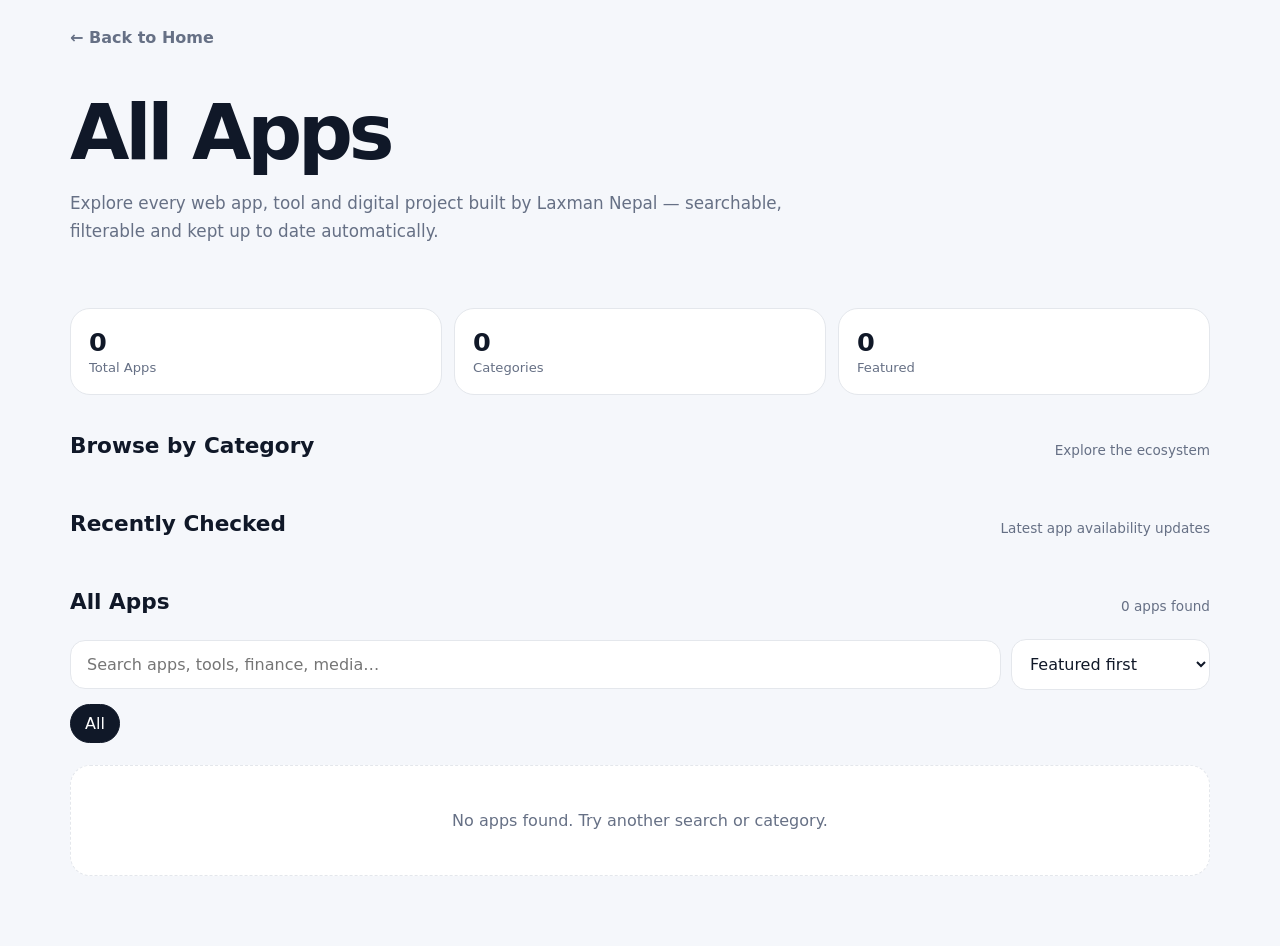
==== apps/index.html @ 4f29cc6c "Migrate apps/index.html" ====
<!doctype html>
<html lang="en">
<head>
<meta charset="utf-8">
<meta name="viewport" content="width=device-width,initial-scale=1">
<title>All Apps — Laxman Nepal</title>
<meta name="description" content="Explore all web apps, tools and digital projects built by Laxman Nepal."><meta name="robots" content="index,follow"><meta name="theme-color" content="#f5f7fb">
<link rel="canonical" href="https://apps.laxmannepal.com.np/apps/">
<meta property="og:title" content="All Apps — Laxman Nepal"><meta property="og:description" content="Explore web apps, tools and digital projects built by Laxman Nepal."><meta property="og:type" content="website"><meta property="og:url" content="https://apps.laxmannepal.com.np/apps/"><meta name="twitter:card" content="summary"><meta name="twitter:title" content="All Apps — Laxman Nepal"><meta name="twitter:description" content="Explore web apps, tools and digital projects built by Laxman Nepal."><script type="application/ld+json">{"@context":"https://schema.org","@type":"CollectionPage","name":"All Apps — Laxman Nepal","description":"Directory of web apps, tools and digital projects built by Laxman Nepal.","url":"https://apps.laxmannepal.com.np/apps/","mainEntity":{"@type":"ItemList","name":"Laxman Nepal Apps","numberOfItems":0}}</script>
<style>
:root{--bg:#f5f7fb;--card:#fff;--text:#101828;--muted:#667085;--line:#e4e7ec;--blue:#1677ff}*{box-sizing:border-box}body{margin:0;font-family:Inter,system-ui,-apple-system,BlinkMacSystemFont,"Segoe UI",sans-serif;background:var(--bg);color:var(--text)}main{max-width:1180px;margin:auto;padding:28px 20px 70px}.back{color:var(--muted);text-decoration:none;font-weight:650}.hero{padding:48px 0 24px}h1{font-size:clamp(2.5rem,7vw,4.8rem);letter-spacing:-.055em;line-height:1;margin:0 0 16px}.hero p{max-width:720px;color:var(--muted);font-size:1.05rem;line-height:1.7}.stats{display:grid;grid-template-columns:repeat(3,1fr);gap:12px;margin:22px 0 30px}.stat{background:var(--card);border:1px solid var(--line);border-radius:20px;padding:18px}.stat b{display:block;font-size:1.6rem}.stat span{font-size:.82rem;color:var(--muted)}.featured{margin:30px 0 38px}.section-title{display:flex;align-items:end;justify-content:space-between;gap:12px;margin-bottom:15px}.section-title h2{margin:0;font-size:1.35rem}.section-title span{color:var(--muted);font-size:.85rem}.featured-grid{display:grid;grid-template-columns:repeat(auto-fit,minmax(250px,1fr));gap:14px}.featured-card{display:block;text-decoration:none;color:inherit;background:linear-gradient(145deg,#fff,#f7f9ff);border:1px solid var(--line);border-radius:24px;padding:20px}.featured-card h3{margin:14px 0 6px}.featured-card p{margin:0;color:var(--muted);line-height:1.5;font-size:.92rem}.featured-card .arrow{display:inline-block;margin-top:16px;font-weight:750;color:var(--blue)}.toolbar{display:flex;gap:10px;align-items:center;flex-wrap:wrap;margin:25px 0 14px}.search{flex:1;min-width:230px;padding:14px 16px;border:1px solid var(--line);border-radius:15px;background:#fff;font:inherit;outline:none}.sort{padding:14px 38px 14px 14px;border:1px solid var(--line);border-radius:15px;background:#fff;font:inherit;color:var(--text)}.filters{display:flex;gap:8px;flex-wrap:wrap;margin-bottom:22px}.filter{border:1px solid var(--line);background:#fff;border-radius:999px;padding:9px 14px;font:inherit;cursor:pointer;color:var(--muted)}.filter.active{background:var(--text);color:#fff;border-color:var(--text)}.grid{display:grid;grid-template-columns:repeat(auto-fill,minmax(250px,1fr));gap:16px}.card{background:var(--card);border:1px solid var(--line);border-radius:24px;padding:22px;display:flex;flex-direction:column;min-height:265px;transition:transform .18s,box-shadow .18s}.card:hover{transform:translateY(-3px);box-shadow:0 18px 45px #10182812}.icon{font-size:2rem;width:56px;height:56px;display:grid;place-items:center;background:#f2f6ff;border-radius:17px;overflow:hidden}.app-logo{width:56px;height:56px;border-radius:17px;display:grid;place-items:center;overflow:hidden;background:#f2f6ff}.app-logo img{width:100%;height:100%;object-fit:contain;padding:9px}.app-logo .fallback{font-size:1.9rem}.topline{display:flex;justify-content:space-between;align-items:center;gap:8px}.category{margin-top:17px;color:var(--blue);font-size:.72rem;font-weight:800;letter-spacing:.08em}.status{font-size:.72rem;font-weight:750;padding:5px 8px;border-radius:999px;background:#ecfdf3;color:#087443}.status.offline{background:#fef3f2;color:#b42318}.status.unknown{background:#f2f4f7;color:#475467}.card h2{margin:7px 0;font-size:1.2rem}.card p{margin:0;color:var(--muted);line-height:1.55;flex:1}.actions{display:flex;gap:8px;margin-top:20px}.open,.details{flex:1;text-decoration:none;padding:11px 10px;border-radius:13px;text-align:center;font-weight:700}.open{color:#fff;background:var(--text)}.details{color:var(--text);background:#fff;border:1px solid var(--line)}.empty{grid-column:1/-1;padding:45px;text-align:center;background:#fff;border:1px dashed var(--line);border-radius:20px;color:var(--muted)}.discover{margin:38px 0 10px}.category-grid{display:grid;grid-template-columns:repeat(auto-fit,minmax(150px,1fr));gap:12px}.category-card{background:#fff;border:1px solid var(--line);border-radius:20px;padding:18px;text-align:left;cursor:pointer;font:inherit;color:var(--text)}.category-card:hover{border-color:var(--blue);transform:translateY(-2px)}.category-card b{display:block;font-size:1rem}.category-card span{display:block;color:var(--muted);font-size:.8rem;margin-top:5px}.recent{margin:38px 0}.recent-card{background:#fff;border:1px solid var(--line);border-radius:18px;padding:16px;display:flex;gap:12px;align-items:center;text-decoration:none;color:inherit}.recent-card .app-logo{flex:0 0 46px;width:46px;height:46px;border-radius:14px}.recent-card .app-logo img{padding:7px}.recent-card b{display:block}.recent-card small{color:var(--muted)}@media(max-width:600px){main{padding:22px 15px 50px}.hero{padding:35px 0 20px}.stats{grid-template-columns:repeat(3,1fr)}.stat{padding:14px}.stat b{font-size:1.25rem}.toolbar{align-items:stretch}.search,.sort{width:100%}.grid,.featured-grid{grid-template-columns:1fr}}
</style>
</head>
<body><main><a class="back" href="../">← Back to Home</a><section class="hero"><h1>All Apps</h1><p>Explore every web app, tool and digital project built by Laxman Nepal — searchable, filterable and kept up to date automatically.</p></section><section class="stats" aria-label="Directory statistics"><div class="stat"><b id="totalApps">—</b><span>Total Apps</span></div><div class="stat"><b id="totalCategories">—</b><span>Categories</span></div><div class="stat"><b id="featuredApps">—</b><span>Featured</span></div></section><section class="featured" id="featuredSection" hidden><div class="section-title"><h2>⭐ Featured Apps</h2><span>Recommended projects</span></div><div id="featuredGrid" class="featured-grid"></div></section><section class="discover" id="discoverSection"><div class="section-title"><h2>Browse by Category</h2><span>Explore the ecosystem</span></div><div id="categoryGrid" class="category-grid"></div></section><section class="recent" id="recentSection"><div class="section-title"><h2>Recently Checked</h2><span>Latest app availability updates</span></div><div id="recentGrid" class="featured-grid"></div></section><section aria-labelledby="allAppsTitle"><div class="section-title"><h2 id="allAppsTitle">All Apps</h2><span id="resultCount">Loading…</span></div><div class="toolbar"><input id="appSearch" class="search" type="search" placeholder="Search apps, tools, finance, media…" aria-label="Search apps" autocomplete="off"><select id="sortApps" class="sort" aria-label="Sort apps"><option value="featured">Featured first</option><option value="newest">Recently added</option><option value="az">Name A–Z</option><option value="za">Name Z–A</option><option value="category">Category</option></select></div><div id="filters" class="filters" aria-label="App categories"></div><section id="appsGrid" class="grid"><div class="empty">Loading all apps…</div></section></section></main><script src="../assets/apps-loader.js?v=3"></script><script src="../assets/app-visuals.js?v=1"></script><script>
(()=>{'use strict';const grid=document.getElementById('appsGrid'),featuredGrid=document.getElementById('featuredGrid'),featuredSection=document.getElementById('featuredSection'),categoryGrid=document.getElementById('categoryGrid'),recentGrid=document.getElementById('recentGrid'),search=document.getElementById('appSearch'),sort=document.getElementById('sortApps'),filters=document.getElementById('filters'),count=document.getElementById('resultCount');let apps=[],active='All';const esc=s=>String(s??'').replace(/[&<>"']/g,c=>({'&':'&amp;','<':'&lt;','>':'&gt;','"':'&quot;',"'":'&#39;'}[c]));const status=a=>a.status==='online'?'<span class="status">● Online</span>':a.status==='offline'?'<span class="status offline">● Offline</span>':'<span class="status unknown">● Unknown</span>';const card=a=>'<article class="card"><div class="topline"><div class="icon">'+window.LaxmanAppVisuals.markup(a,'app-logo','56')+'</div>'+status(a)+'</div><div class="category">'+esc(a.category||'APP')+'</div><h2>'+esc(a.name)+'</h2><p>'+esc(a.description||'')+'</p><div class="actions"><a class="details" href="./app.html?id='+encodeURIComponent(a.id)+'">Details</a><a class="open" href="'+esc(a.url)+'">Open</a></div></article>';function renderDiscovery(){const cats=[...new Set(apps.map(a=>a.category).filter(Boolean))].sort();categoryGrid.innerHTML=cats.map(cat=>{const n=apps.filter(a=>a.category===cat).length;return '<button class="category-card" type="button" data-cat="'+esc(cat)+'"><b>'+esc(cat)+'</b><span>'+n+' app'+(n===1?'':'s')+'</span></button>'}).join('');categoryGrid.querySelectorAll('[data-cat]').forEach(b=>b.addEventListener('click',()=>{active=b.dataset.cat;search.value='';buildFilters();render();document.getElementById('allAppsTitle').scrollIntoView({behavior:'smooth',block:'start'})}));const recent=[...apps].sort((a,b)=>new Date(b.lastChecked||0)-new Date(a.lastChecked||0)).slice(0,4);recentGrid.innerHTML=recent.map(a=>'<a class="recent-card" href="./app.html?id='+encodeURIComponent(a.id)+'">'+window.LaxmanAppVisuals.markup(a,'app-logo','46')+'<span><b>'+esc(a.name)+'</b><small>'+esc(a.category||'App')+' · '+(a.status||'unknown')+'</small></span></a>').join('')}function renderFeatured(){const featured=apps.filter(a=>a.featured).slice(0,4);featuredSection.hidden=!featured.length;featuredGrid.innerHTML=featured.map(a=>'<a class="featured-card" href="./app.html?id='+encodeURIComponent(a.id)+'">'+window.LaxmanAppVisuals.markup(a,'app-logo','56')+'<h3>'+esc(a.name)+'</h3><p>'+esc(a.description||'')+'</p><span class="arrow">View details →</span></a>').join('')}function render(){const q=search.value.trim().toLowerCase();let visible=apps.filter(a=>{const hay=[a.name,a.description,a.category,...(a.keywords||[])].join(' ').toLowerCase();return(active==='All'||a.category===active)&&(!q||hay.includes(q))});const mode=sort.value;visible.sort((a,b)=>mode==='az'?a.name.localeCompare(b.name):mode==='za'?b.name.localeCompare(a.name):mode==='category'?(a.category||'').localeCompare(b.category||'')||a.name.localeCompare(b.name):mode==='newest'?(new Date(b.addedAt||b.lastChecked||0)-new Date(a.addedAt||a.lastChecked||0)):Number(b.featured)-Number(a.featured)||a.name.localeCompare(b.name));count.textContent=visible.length+' app'+(visible.length===1?'':'s')+' found';grid.innerHTML=visible.length?visible.map(card).join(''):'<div class="empty">No apps found. Try another search or category.</div>';history.replaceState(null,'',buildUrl())}function buildUrl(){const p=new URLSearchParams();if(search.value.trim())p.set('q',search.value.trim());if(active!=='All')p.set('category',active);if(sort.value!=='featured')p.set('sort',sort.value);const s=p.toString();return location.pathname+(s?'?'+s:'')}function buildFilters(){const cats=['All',...new Set(apps.map(a=>a.category).filter(Boolean))];filters.innerHTML=cats.map(c=>'<button type="button" class="filter '+(c===active?'active':'')+'" data-category="'+esc(c)+'">'+esc(c)+'</button>').join('');filters.querySelectorAll('button').forEach(b=>b.addEventListener('click',()=>{active=b.dataset.category;buildFilters();render()}))}function readUrl(){const p=new URLSearchParams(location.search);search.value=p.get('q')||'';sort.value=['featured','newest','az','za','category'].includes(p.get('sort'))?p.get('sort'):'featured';active=p.get('category')||'All'}async function init(){try{const data=await window.LaxmanApps.load();apps=Array.isArray(data.apps)?data.apps:[]}catch(e){apps=[]}document.getElementById('totalApps').textContent=apps.length;document.getElementById('totalCategories').textContent=new Set(apps.map(a=>a.category).filter(Boolean)).size;document.getElementById('featuredApps').textContent=apps.filter(a=>a.featured).length;readUrl();if(!apps.some(a=>a.category===active)&&active!=='All')active='All';buildFilters();renderDiscovery();renderFeatured();render()}search.addEventListener('input',render);sort.addEventListener('change',render);init();})();
</script></body></html>
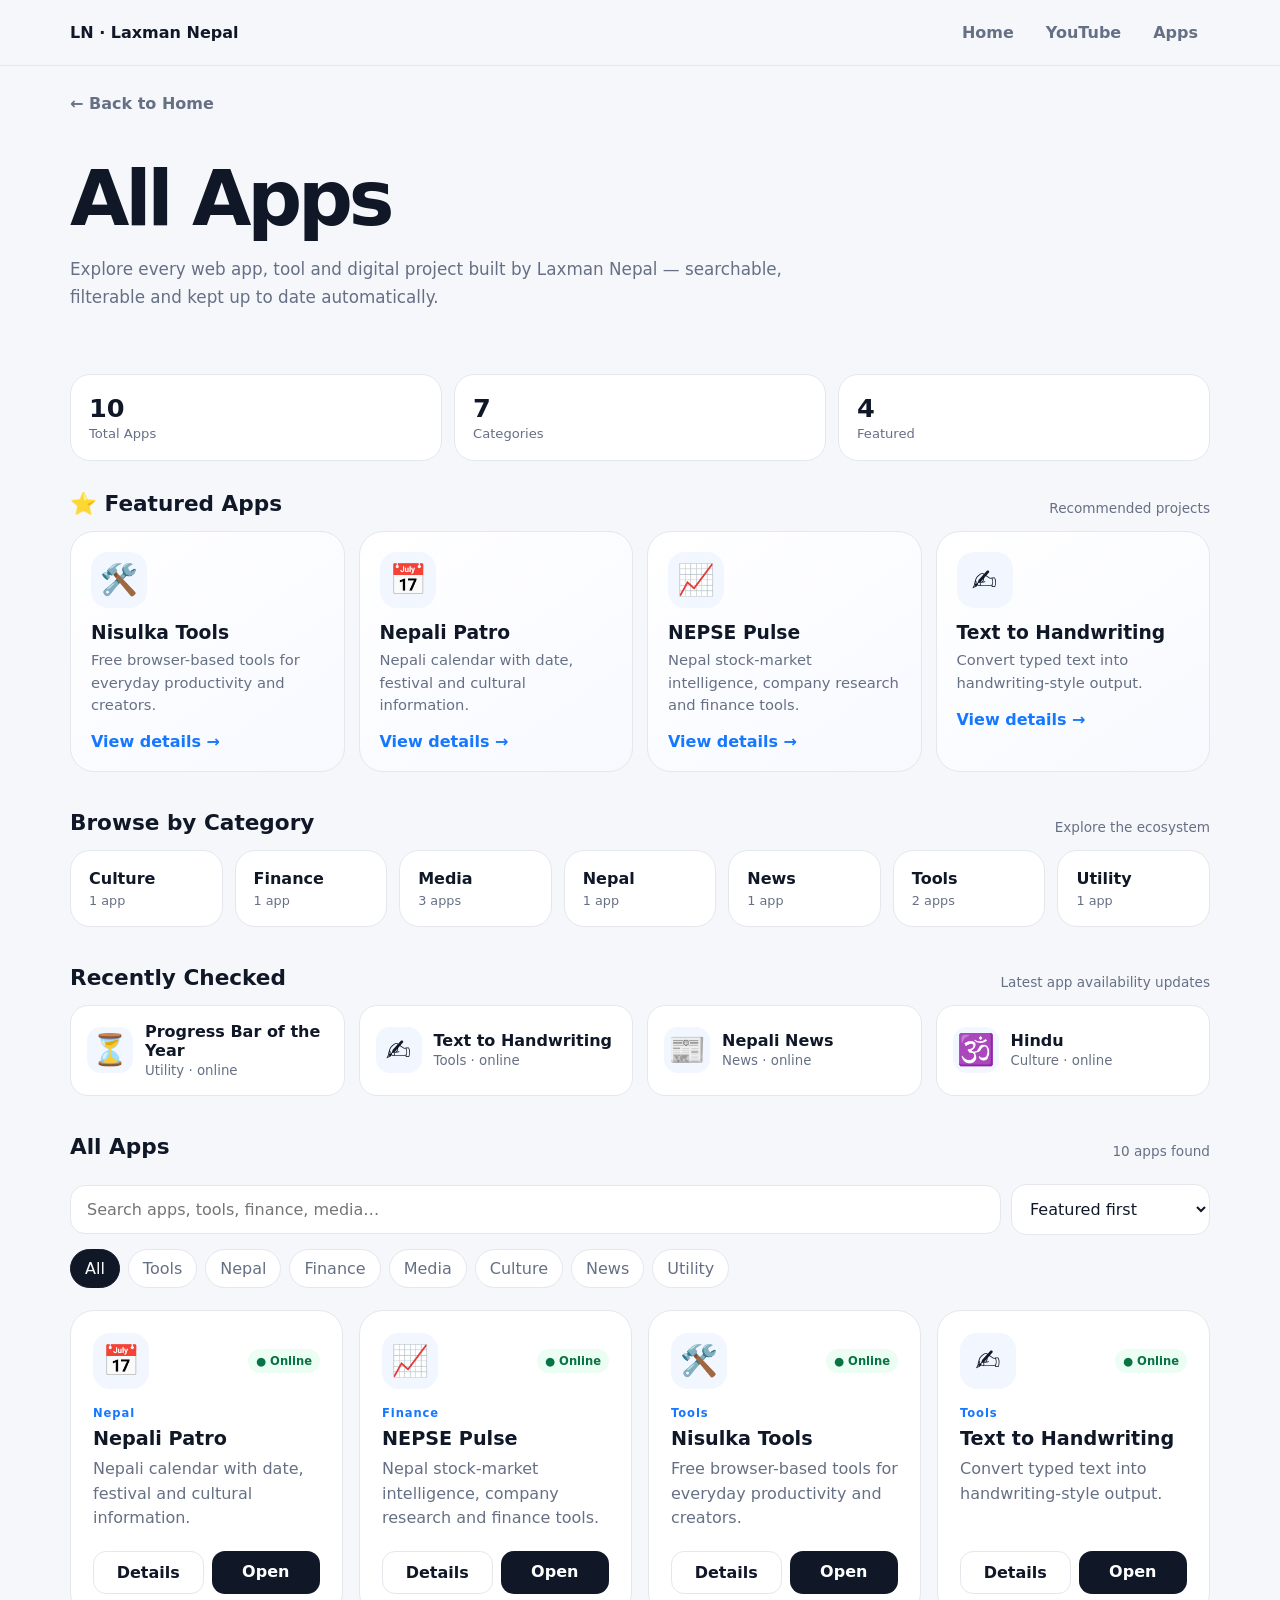
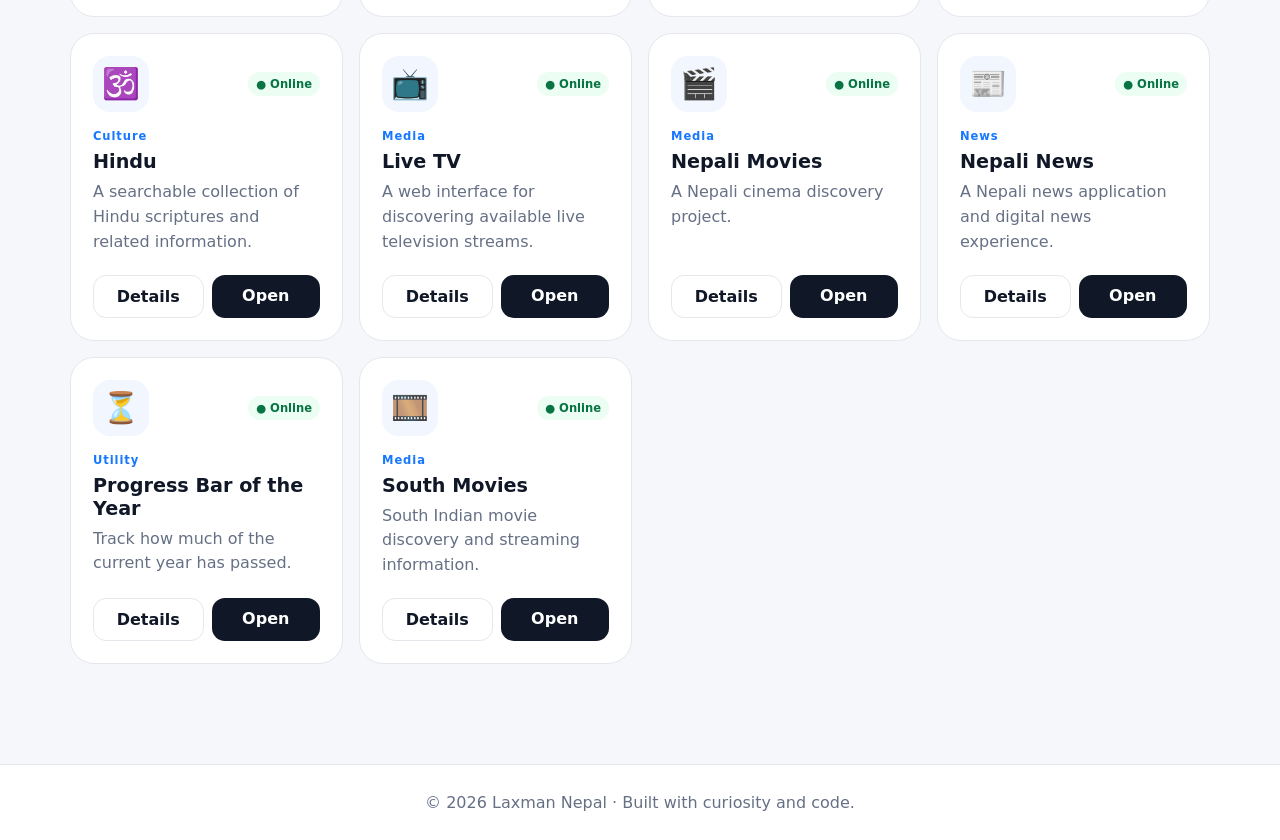
==== commit c11887c0: "Unify homepage navigation and footer" ====
--- a/apps/index.html
+++ b/apps/index.html
@@ -11,6 +11,9 @@
 :root{--bg:#f5f7fb;--card:#fff;--text:#101828;--muted:#667085;--line:#e4e7ec;--blue:#1677ff}*{box-sizing:border-box}body{margin:0;font-family:Inter,system-ui,-apple-system,BlinkMacSystemFont,"Segoe UI",sans-serif;background:var(--bg);color:var(--text)}main{max-width:1180px;margin:auto;padding:28px 20px 70px}.back{color:var(--muted);text-decoration:none;font-weight:650}.hero{padding:48px 0 24px}h1{font-size:clamp(2.5rem,7vw,4.8rem);letter-spacing:-.055em;line-height:1;margin:0 0 16px}.hero p{max-width:720px;color:var(--muted);font-size:1.05rem;line-height:1.7}.stats{display:grid;grid-template-columns:repeat(3,1fr);gap:12px;margin:22px 0 30px}.stat{background:var(--card);border:1px solid var(--line);border-radius:20px;padding:18px}.stat b{display:block;font-size:1.6rem}.stat span{font-size:.82rem;color:var(--muted)}.featured{margin:30px 0 38px}.section-title{display:flex;align-items:end;justify-content:space-between;gap:12px;margin-bottom:15px}.section-title h2{margin:0;font-size:1.35rem}.section-title span{color:var(--muted);font-size:.85rem}.featured-grid{display:grid;grid-template-columns:repeat(auto-fit,minmax(250px,1fr));gap:14px}.featured-card{display:block;text-decoration:none;color:inherit;background:linear-gradient(145deg,#fff,#f7f9ff);border:1px solid var(--line);border-radius:24px;padding:20px}.featured-card h3{margin:14px 0 6px}.featured-card p{margin:0;color:var(--muted);line-height:1.5;font-size:.92rem}.featured-card .arrow{display:inline-block;margin-top:16px;font-weight:750;color:var(--blue)}.toolbar{display:flex;gap:10px;align-items:center;flex-wrap:wrap;margin:25px 0 14px}.search{flex:1;min-width:230px;padding:14px 16px;border:1px solid var(--line);border-radius:15px;background:#fff;font:inherit;outline:none}.sort{padding:14px 38px 14px 14px;border:1px solid var(--line);border-radius:15px;background:#fff;font:inherit;color:var(--text)}.filters{display:flex;gap:8px;flex-wrap:wrap;margin-bottom:22px}.filter{border:1px solid var(--line);background:#fff;border-radius:999px;padding:9px 14px;font:inherit;cursor:pointer;color:var(--muted)}.filter.active{background:var(--text);color:#fff;border-color:var(--text)}.grid{display:grid;grid-template-columns:repeat(auto-fill,minmax(250px,1fr));gap:16px}.card{background:var(--card);border:1px solid var(--line);border-radius:24px;padding:22px;display:flex;flex-direction:column;min-height:265px;transition:transform .18s,box-shadow .18s}.card:hover{transform:translateY(-3px);box-shadow:0 18px 45px #10182812}.icon{font-size:2rem;width:56px;height:56px;display:grid;place-items:center;background:#f2f6ff;border-radius:17px;overflow:hidden}.app-logo{width:56px;height:56px;border-radius:17px;display:grid;place-items:center;overflow:hidden;background:#f2f6ff}.app-logo img{width:100%;height:100%;object-fit:contain;padding:9px}.app-logo .fallback{font-size:1.9rem}.topline{display:flex;justify-content:space-between;align-items:center;gap:8px}.category{margin-top:17px;color:var(--blue);font-size:.72rem;font-weight:800;letter-spacing:.08em}.status{font-size:.72rem;font-weight:750;padding:5px 8px;border-radius:999px;background:#ecfdf3;color:#087443}.status.offline{background:#fef3f2;color:#b42318}.status.unknown{background:#f2f4f7;color:#475467}.card h2{margin:7px 0;font-size:1.2rem}.card p{margin:0;color:var(--muted);line-height:1.55;flex:1}.actions{display:flex;gap:8px;margin-top:20px}.open,.details{flex:1;text-decoration:none;padding:11px 10px;border-radius:13px;text-align:center;font-weight:700}.open{color:#fff;background:var(--text)}.details{color:var(--text);background:#fff;border:1px solid var(--line)}.empty{grid-column:1/-1;padding:45px;text-align:center;background:#fff;border:1px dashed var(--line);border-radius:20px;color:var(--muted)}.discover{margin:38px 0 10px}.category-grid{display:grid;grid-template-columns:repeat(auto-fit,minmax(150px,1fr));gap:12px}.category-card{background:#fff;border:1px solid var(--line);border-radius:20px;padding:18px;text-align:left;cursor:pointer;font:inherit;color:var(--text)}.category-card:hover{border-color:var(--blue);transform:translateY(-2px)}.category-card b{display:block;font-size:1rem}.category-card span{display:block;color:var(--muted);font-size:.8rem;margin-top:5px}.recent{margin:38px 0}.recent-card{background:#fff;border:1px solid var(--line);border-radius:18px;padding:16px;display:flex;gap:12px;align-items:center;text-decoration:none;color:inherit}.recent-card .app-logo{flex:0 0 46px;width:46px;height:46px;border-radius:14px}.recent-card .app-logo img{padding:7px}.recent-card b{display:block}.recent-card small{color:var(--muted)}@media(max-width:600px){main{padding:22px 15px 50px}.hero{padding:35px 0 20px}.stats{grid-template-columns:repeat(3,1fr)}.stat{padding:14px}.stat b{font-size:1.25rem}.toolbar{align-items:stretch}.search,.sort{width:100%}.grid,.featured-grid{grid-template-columns:1fr}}
 </style>
 </head>
-<body><main><a class="back" href="../">← Back to Home</a><section class="hero"><h1>All Apps</h1><p>Explore every web app, tool and digital project built by Laxman Nepal — searchable, filterable and kept up to date automatically.</p></section><section class="stats" aria-label="Directory statistics"><div class="stat"><b id="totalApps">—</b><span>Total Apps</span></div><div class="stat"><b id="totalCategories">—</b><span>Categories</span></div><div class="stat"><b id="featuredApps">—</b><span>Featured</span></div></section><section class="featured" id="featuredSection" hidden><div class="section-title"><h2>⭐ Featured Apps</h2><span>Recommended projects</span></div><div id="featuredGrid" class="featured-grid"></div></section><section class="discover" id="discoverSection"><div class="section-title"><h2>Browse by Category</h2><span>Explore the ecosystem</span></div><div id="categoryGrid" class="category-grid"></div></section><section class="recent" id="recentSection"><div class="section-title"><h2>Recently Checked</h2><span>Latest app availability updates</span></div><div id="recentGrid" class="featured-grid"></div></section><section aria-labelledby="allAppsTitle"><div class="section-title"><h2 id="allAppsTitle">All Apps</h2><span id="resultCount">Loading…</span></div><div class="toolbar"><input id="appSearch" class="search" type="search" placeholder="Search apps, tools, finance, media…" aria-label="Search apps" autocomplete="off"><select id="sortApps" class="sort" aria-label="Sort apps"><option value="featured">Featured first</option><option value="newest">Recently added</option><option value="az">Name A–Z</option><option value="za">Name Z–A</option><option value="category">Category</option></select></div><div id="filters" class="filters" aria-label="App categories"></div><section id="appsGrid" class="grid"><div class="empty">Loading all apps…</div></section></section></main><script src="../assets/apps-loader.js?v=3"></script><script src="../assets/app-visuals.js?v=1"></script><script>
+<body>
+<style>.siteNav{position:sticky;top:0;z-index:1000;background:rgba(245,247,251,.92);backdrop-filter:blur(18px);border-bottom:1px solid #e4e7ec}.siteNavInner{max-width:1180px;margin:auto;padding:14px 20px;display:flex;align-items:center;justify-content:space-between;gap:14px}.siteBrand{font-weight:800;text-decoration:none;color:#101828}.siteLinks{display:flex;gap:8px;flex-wrap:wrap}.siteLinks a{text-decoration:none;color:#667085;padding:9px 12px;border-radius:10px;font-weight:650}.siteLinks a:hover,.siteLinks a.active{background:#fff;color:#1677ff}.siteFooter{border-top:1px solid #e4e7ec;padding:28px 20px;color:#667085;text-align:center;background:#fff;margin-top:30px}</style>
+<header class="siteNav"><div class="siteNavInner"><a class="siteBrand" href="/Apps/">LN · Laxman Nepal</a><nav class="siteLinks"><a href="/Apps/">Home</a><a href="/Apps/youtube/">YouTube</a><a href="/Apps/apps/">Apps</a></nav></div></header><main><a class="back" href="../">← Back to Home</a><section class="hero"><h1>All Apps</h1><p>Explore every web app, tool and digital project built by Laxman Nepal — searchable, filterable and kept up to date automatically.</p></section><section class="stats" aria-label="Directory statistics"><div class="stat"><b id="totalApps">—</b><span>Total Apps</span></div><div class="stat"><b id="totalCategories">—</b><span>Categories</span></div><div class="stat"><b id="featuredApps">—</b><span>Featured</span></div></section><section class="featured" id="featuredSection" hidden><div class="section-title"><h2>⭐ Featured Apps</h2><span>Recommended projects</span></div><div id="featuredGrid" class="featured-grid"></div></section><section class="discover" id="discoverSection"><div class="section-title"><h2>Browse by Category</h2><span>Explore the ecosystem</span></div><div id="categoryGrid" class="category-grid"></div></section><section class="recent" id="recentSection"><div class="section-title"><h2>Recently Checked</h2><span>Latest app availability updates</span></div><div id="recentGrid" class="featured-grid"></div></section><section aria-labelledby="allAppsTitle"><div class="section-title"><h2 id="allAppsTitle">All Apps</h2><span id="resultCount">Loading…</span></div><div class="toolbar"><input id="appSearch" class="search" type="search" placeholder="Search apps, tools, finance, media…" aria-label="Search apps" autocomplete="off"><select id="sortApps" class="sort" aria-label="Sort apps"><option value="featured">Featured first</option><option value="newest">Recently added</option><option value="az">Name A–Z</option><option value="za">Name Z–A</option><option value="category">Category</option></select></div><div id="filters" class="filters" aria-label="App categories"></div><section id="appsGrid" class="grid"><div class="empty">Loading all apps…</div></section></section></main><script src="../assets/apps-loader.js?v=3"></script><script src="../assets/app-visuals.js?v=1"></script><script>
 (()=>{'use strict';const grid=document.getElementById('appsGrid'),featuredGrid=document.getElementById('featuredGrid'),featuredSection=document.getElementById('featuredSection'),categoryGrid=document.getElementById('categoryGrid'),recentGrid=document.getElementById('recentGrid'),search=document.getElementById('appSearch'),sort=document.getElementById('sortApps'),filters=document.getElementById('filters'),count=document.getElementById('resultCount');let apps=[],active='All';const esc=s=>String(s??'').replace(/[&<>"']/g,c=>({'&':'&amp;','<':'&lt;','>':'&gt;','"':'&quot;',"'":'&#39;'}[c]));const status=a=>a.status==='online'?'<span class="status">● Online</span>':a.status==='offline'?'<span class="status offline">● Offline</span>':'<span class="status unknown">● Unknown</span>';const card=a=>'<article class="card"><div class="topline"><div class="icon">'+window.LaxmanAppVisuals.markup(a,'app-logo','56')+'</div>'+status(a)+'</div><div class="category">'+esc(a.category||'APP')+'</div><h2>'+esc(a.name)+'</h2><p>'+esc(a.description||'')+'</p><div class="actions"><a class="details" href="./app.html?id='+encodeURIComponent(a.id)+'">Details</a><a class="open" href="'+esc(a.url)+'">Open</a></div></article>';function renderDiscovery(){const cats=[...new Set(apps.map(a=>a.category).filter(Boolean))].sort();categoryGrid.innerHTML=cats.map(cat=>{const n=apps.filter(a=>a.category===cat).length;return '<button class="category-card" type="button" data-cat="'+esc(cat)+'"><b>'+esc(cat)+'</b><span>'+n+' app'+(n===1?'':'s')+'</span></button>'}).join('');categoryGrid.querySelectorAll('[data-cat]').forEach(b=>b.addEventListener('click',()=>{active=b.dataset.cat;search.value='';buildFilters();render();document.getElementById('allAppsTitle').scrollIntoView({behavior:'smooth',block:'start'})}));const recent=[...apps].sort((a,b)=>new Date(b.lastChecked||0)-new Date(a.lastChecked||0)).slice(0,4);recentGrid.innerHTML=recent.map(a=>'<a class="recent-card" href="./app.html?id='+encodeURIComponent(a.id)+'">'+window.LaxmanAppVisuals.markup(a,'app-logo','46')+'<span><b>'+esc(a.name)+'</b><small>'+esc(a.category||'App')+' · '+(a.status||'unknown')+'</small></span></a>').join('')}function renderFeatured(){const featured=apps.filter(a=>a.featured).slice(0,4);featuredSection.hidden=!featured.length;featuredGrid.innerHTML=featured.map(a=>'<a class="featured-card" href="./app.html?id='+encodeURIComponent(a.id)+'">'+window.LaxmanAppVisuals.markup(a,'app-logo','56')+'<h3>'+esc(a.name)+'</h3><p>'+esc(a.description||'')+'</p><span class="arrow">View details →</span></a>').join('')}function render(){const q=search.value.trim().toLowerCase();let visible=apps.filter(a=>{const hay=[a.name,a.description,a.category,...(a.keywords||[])].join(' ').toLowerCase();return(active==='All'||a.category===active)&&(!q||hay.includes(q))});const mode=sort.value;visible.sort((a,b)=>mode==='az'?a.name.localeCompare(b.name):mode==='za'?b.name.localeCompare(a.name):mode==='category'?(a.category||'').localeCompare(b.category||'')||a.name.localeCompare(b.name):mode==='newest'?(new Date(b.addedAt||b.lastChecked||0)-new Date(a.addedAt||a.lastChecked||0)):Number(b.featured)-Number(a.featured)||a.name.localeCompare(b.name));count.textContent=visible.length+' app'+(visible.length===1?'':'s')+' found';grid.innerHTML=visible.length?visible.map(card).join(''):'<div class="empty">No apps found. Try another search or category.</div>';history.replaceState(null,'',buildUrl())}function buildUrl(){const p=new URLSearchParams();if(search.value.trim())p.set('q',search.value.trim());if(active!=='All')p.set('category',active);if(sort.value!=='featured')p.set('sort',sort.value);const s=p.toString();return location.pathname+(s?'?'+s:'')}function buildFilters(){const cats=['All',...new Set(apps.map(a=>a.category).filter(Boolean))];filters.innerHTML=cats.map(c=>'<button type="button" class="filter '+(c===active?'active':'')+'" data-category="'+esc(c)+'">'+esc(c)+'</button>').join('');filters.querySelectorAll('button').forEach(b=>b.addEventListener('click',()=>{active=b.dataset.category;buildFilters();render()}))}function readUrl(){const p=new URLSearchParams(location.search);search.value=p.get('q')||'';sort.value=['featured','newest','az','za','category'].includes(p.get('sort'))?p.get('sort'):'featured';active=p.get('category')||'All'}async function init(){try{const data=await window.LaxmanApps.load();apps=Array.isArray(data.apps)?data.apps:[]}catch(e){apps=[]}document.getElementById('totalApps').textContent=apps.length;document.getElementById('totalCategories').textContent=new Set(apps.map(a=>a.category).filter(Boolean)).size;document.getElementById('featuredApps').textContent=apps.filter(a=>a.featured).length;readUrl();if(!apps.some(a=>a.category===active)&&active!=='All')active='All';buildFilters();renderDiscovery();renderFeatured();render()}search.addEventListener('input',render);sort.addEventListener('change',render);init();})();
-</script></body></html>
+</script><footer class="siteFooter">© 2026 Laxman Nepal · Built with curiosity and code.</footer>
+</body></html>
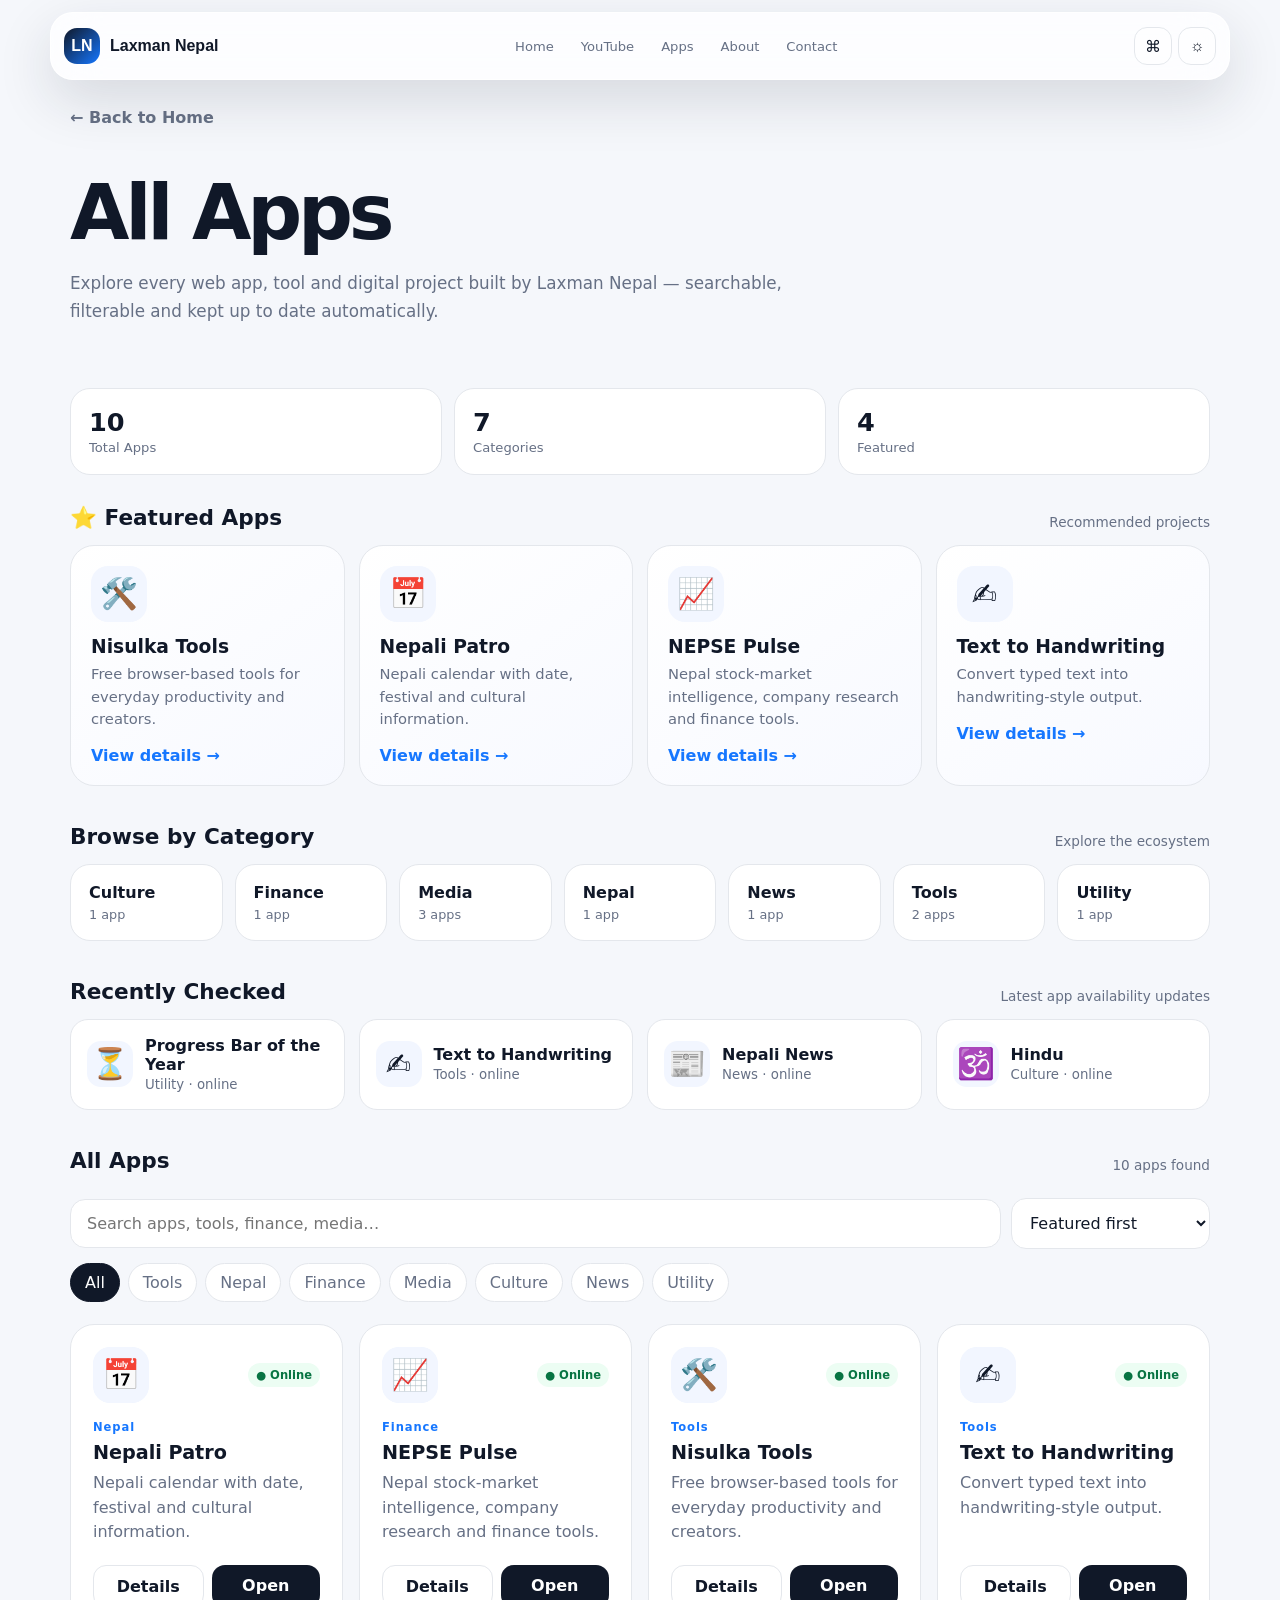
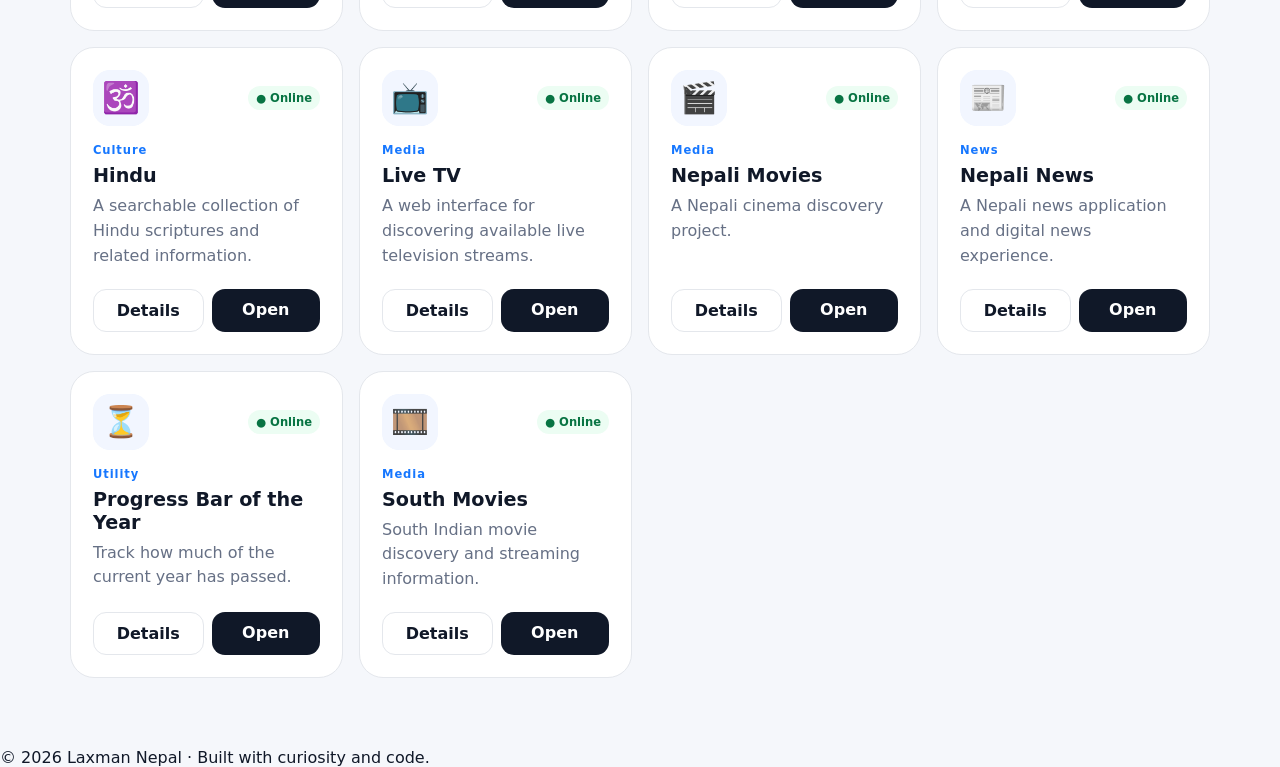
==== commit 75924fcc: "Replace with homepage-style glass navbar" ====
--- a/apps/index.html
+++ b/apps/index.html
@@ -12,8 +12,7 @@
 </style>
 </head>
 <body>
-<style>.siteNav{position:sticky;top:0;z-index:1000;background:rgba(245,247,251,.92);backdrop-filter:blur(18px);border-bottom:1px solid #e4e7ec}.siteNavInner{max-width:1180px;margin:auto;padding:14px 20px;display:flex;align-items:center;justify-content:space-between;gap:14px}.siteBrand{font-weight:800;text-decoration:none;color:#101828}.siteLinks{display:flex;gap:8px;flex-wrap:wrap}.siteLinks a{text-decoration:none;color:#667085;padding:9px 12px;border-radius:10px;font-weight:650}.siteLinks a:hover,.siteLinks a.active{background:#fff;color:#1677ff}.siteFooter{border-top:1px solid #e4e7ec;padding:28px 20px;color:#667085;text-align:center;background:#fff;margin-top:30px}</style>
-<header class="siteNav"><div class="siteNavInner"><a class="siteBrand" href="/Apps/">LN · Laxman Nepal</a><nav class="siteLinks"><a href="/Apps/">Home</a><a href="/Apps/youtube/">YouTube</a><a href="/Apps/apps/">Apps</a></nav></div></header><main><a class="back" href="../">← Back to Home</a><section class="hero"><h1>All Apps</h1><p>Explore every web app, tool and digital project built by Laxman Nepal — searchable, filterable and kept up to date automatically.</p></section><section class="stats" aria-label="Directory statistics"><div class="stat"><b id="totalApps">—</b><span>Total Apps</span></div><div class="stat"><b id="totalCategories">—</b><span>Categories</span></div><div class="stat"><b id="featuredApps">—</b><span>Featured</span></div></section><section class="featured" id="featuredSection" hidden><div class="section-title"><h2>⭐ Featured Apps</h2><span>Recommended projects</span></div><div id="featuredGrid" class="featured-grid"></div></section><section class="discover" id="discoverSection"><div class="section-title"><h2>Browse by Category</h2><span>Explore the ecosystem</span></div><div id="categoryGrid" class="category-grid"></div></section><section class="recent" id="recentSection"><div class="section-title"><h2>Recently Checked</h2><span>Latest app availability updates</span></div><div id="recentGrid" class="featured-grid"></div></section><section aria-labelledby="allAppsTitle"><div class="section-title"><h2 id="allAppsTitle">All Apps</h2><span id="resultCount">Loading…</span></div><div class="toolbar"><input id="appSearch" class="search" type="search" placeholder="Search apps, tools, finance, media…" aria-label="Search apps" autocomplete="off"><select id="sortApps" class="sort" aria-label="Sort apps"><option value="featured">Featured first</option><option value="newest">Recently added</option><option value="az">Name A–Z</option><option value="za">Name Z–A</option><option value="category">Category</option></select></div><div id="filters" class="filters" aria-label="App categories"></div><section id="appsGrid" class="grid"><div class="empty">Loading all apps…</div></section></section></main><script src="../assets/apps-loader.js?v=3"></script><script src="../assets/app-visuals.js?v=1"></script><script>
+<style>.progress{position:fixed;z-index:9999;left:0;top:0;width:0;height:3px;background:linear-gradient(90deg,#1677ff,#8b5cf6)}.nav{position:sticky;z-index:1000;top:12px;margin:12px auto 0;width:min(1180px,calc(100% - 24px));height:68px;padding:0 13px;border-radius:23px;display:flex;align-items:center;justify-content:space-between;background:rgba(255,255,255,.76);border:1px solid rgba(255,255,255,.9);backdrop-filter:blur(24px) saturate(180%);box-shadow:0 20px 55px rgba(31,38,50,.14)}.brand{display:flex;align-items:center;gap:10px;font:800 1rem Poppins,Inter,sans-serif;text-decoration:none;color:#101828}.mark{width:36px;height:36px;border-radius:13px;display:grid;place-items:center;color:#fff;background:linear-gradient(135deg,#101828,#1677ff)}.links{display:flex;gap:3px;align-items:center}.links a{font-size:.82rem;color:#667085;padding:10px 12px;border-radius:13px;text-decoration:none}.links a:hover,.links a.active{background:rgba(255,255,255,.58);color:#1677ff}.navActions{display:flex;gap:6px}.iconBtn{width:38px;height:38px;border:1px solid #e4e7ec;background:rgba(255,255,255,.35);border-radius:13px;cursor:pointer;color:#101828;font-size:1rem}.menu{display:none}@media(max-width:650px){.nav{top:8px}.links{display:none;position:absolute;top:64px;left:0;right:0;padding:8px;flex-direction:column;background:rgba(255,255,255,.96);border:1px solid #e4e7ec;border-radius:18px}.links.open{display:flex}.links a{padding:13px}.menu{display:block}}</style><div class="progress" id="progress"></div><nav class="nav glass" id="nav"><a class="brand" href="/Apps/"><span class="mark">LN</span>Laxman Nepal</a><div class="links" id="links"><a href="/Apps/">Home</a><a href="/Apps/youtube/">YouTube</a><a href="/Apps/apps/">Apps</a><a href="/Apps/#about">About</a><a href="/Apps/#contact">Contact</a></div><div class="navActions"><button class="iconBtn" id="cmd" title="Command menu">⌘</button><button class="iconBtn" id="theme" title="Toggle theme">☼</button><button class="iconBtn menu" id="menu" title="Menu">☰</button></div></nav><main><a class="back" href="../">← Back to Home</a><section class="hero"><h1>All Apps</h1><p>Explore every web app, tool and digital project built by Laxman Nepal — searchable, filterable and kept up to date automatically.</p></section><section class="stats" aria-label="Directory statistics"><div class="stat"><b id="totalApps">—</b><span>Total Apps</span></div><div class="stat"><b id="totalCategories">—</b><span>Categories</span></div><div class="stat"><b id="featuredApps">—</b><span>Featured</span></div></section><section class="featured" id="featuredSection" hidden><div class="section-title"><h2>⭐ Featured Apps</h2><span>Recommended projects</span></div><div id="featuredGrid" class="featured-grid"></div></section><section class="discover" id="discoverSection"><div class="section-title"><h2>Browse by Category</h2><span>Explore the ecosystem</span></div><div id="categoryGrid" class="category-grid"></div></section><section class="recent" id="recentSection"><div class="section-title"><h2>Recently Checked</h2><span>Latest app availability updates</span></div><div id="recentGrid" class="featured-grid"></div></section><section aria-labelledby="allAppsTitle"><div class="section-title"><h2 id="allAppsTitle">All Apps</h2><span id="resultCount">Loading…</span></div><div class="toolbar"><input id="appSearch" class="search" type="search" placeholder="Search apps, tools, finance, media…" aria-label="Search apps" autocomplete="off"><select id="sortApps" class="sort" aria-label="Sort apps"><option value="featured">Featured first</option><option value="newest">Recently added</option><option value="az">Name A–Z</option><option value="za">Name Z–A</option><option value="category">Category</option></select></div><div id="filters" class="filters" aria-label="App categories"></div><section id="appsGrid" class="grid"><div class="empty">Loading all apps…</div></section></section></main><script src="../assets/apps-loader.js?v=3"></script><script src="../assets/app-visuals.js?v=1"></script><script>
 (()=>{'use strict';const grid=document.getElementById('appsGrid'),featuredGrid=document.getElementById('featuredGrid'),featuredSection=document.getElementById('featuredSection'),categoryGrid=document.getElementById('categoryGrid'),recentGrid=document.getElementById('recentGrid'),search=document.getElementById('appSearch'),sort=document.getElementById('sortApps'),filters=document.getElementById('filters'),count=document.getElementById('resultCount');let apps=[],active='All';const esc=s=>String(s??'').replace(/[&<>"']/g,c=>({'&':'&amp;','<':'&lt;','>':'&gt;','"':'&quot;',"'":'&#39;'}[c]));const status=a=>a.status==='online'?'<span class="status">● Online</span>':a.status==='offline'?'<span class="status offline">● Offline</span>':'<span class="status unknown">● Unknown</span>';const card=a=>'<article class="card"><div class="topline"><div class="icon">'+window.LaxmanAppVisuals.markup(a,'app-logo','56')+'</div>'+status(a)+'</div><div class="category">'+esc(a.category||'APP')+'</div><h2>'+esc(a.name)+'</h2><p>'+esc(a.description||'')+'</p><div class="actions"><a class="details" href="./app.html?id='+encodeURIComponent(a.id)+'">Details</a><a class="open" href="'+esc(a.url)+'">Open</a></div></article>';function renderDiscovery(){const cats=[...new Set(apps.map(a=>a.category).filter(Boolean))].sort();categoryGrid.innerHTML=cats.map(cat=>{const n=apps.filter(a=>a.category===cat).length;return '<button class="category-card" type="button" data-cat="'+esc(cat)+'"><b>'+esc(cat)+'</b><span>'+n+' app'+(n===1?'':'s')+'</span></button>'}).join('');categoryGrid.querySelectorAll('[data-cat]').forEach(b=>b.addEventListener('click',()=>{active=b.dataset.cat;search.value='';buildFilters();render();document.getElementById('allAppsTitle').scrollIntoView({behavior:'smooth',block:'start'})}));const recent=[...apps].sort((a,b)=>new Date(b.lastChecked||0)-new Date(a.lastChecked||0)).slice(0,4);recentGrid.innerHTML=recent.map(a=>'<a class="recent-card" href="./app.html?id='+encodeURIComponent(a.id)+'">'+window.LaxmanAppVisuals.markup(a,'app-logo','46')+'<span><b>'+esc(a.name)+'</b><small>'+esc(a.category||'App')+' · '+(a.status||'unknown')+'</small></span></a>').join('')}function renderFeatured(){const featured=apps.filter(a=>a.featured).slice(0,4);featuredSection.hidden=!featured.length;featuredGrid.innerHTML=featured.map(a=>'<a class="featured-card" href="./app.html?id='+encodeURIComponent(a.id)+'">'+window.LaxmanAppVisuals.markup(a,'app-logo','56')+'<h3>'+esc(a.name)+'</h3><p>'+esc(a.description||'')+'</p><span class="arrow">View details →</span></a>').join('')}function render(){const q=search.value.trim().toLowerCase();let visible=apps.filter(a=>{const hay=[a.name,a.description,a.category,...(a.keywords||[])].join(' ').toLowerCase();return(active==='All'||a.category===active)&&(!q||hay.includes(q))});const mode=sort.value;visible.sort((a,b)=>mode==='az'?a.name.localeCompare(b.name):mode==='za'?b.name.localeCompare(a.name):mode==='category'?(a.category||'').localeCompare(b.category||'')||a.name.localeCompare(b.name):mode==='newest'?(new Date(b.addedAt||b.lastChecked||0)-new Date(a.addedAt||a.lastChecked||0)):Number(b.featured)-Number(a.featured)||a.name.localeCompare(b.name));count.textContent=visible.length+' app'+(visible.length===1?'':'s')+' found';grid.innerHTML=visible.length?visible.map(card).join(''):'<div class="empty">No apps found. Try another search or category.</div>';history.replaceState(null,'',buildUrl())}function buildUrl(){const p=new URLSearchParams();if(search.value.trim())p.set('q',search.value.trim());if(active!=='All')p.set('category',active);if(sort.value!=='featured')p.set('sort',sort.value);const s=p.toString();return location.pathname+(s?'?'+s:'')}function buildFilters(){const cats=['All',...new Set(apps.map(a=>a.category).filter(Boolean))];filters.innerHTML=cats.map(c=>'<button type="button" class="filter '+(c===active?'active':'')+'" data-category="'+esc(c)+'">'+esc(c)+'</button>').join('');filters.querySelectorAll('button').forEach(b=>b.addEventListener('click',()=>{active=b.dataset.category;buildFilters();render()}))}function readUrl(){const p=new URLSearchParams(location.search);search.value=p.get('q')||'';sort.value=['featured','newest','az','za','category'].includes(p.get('sort'))?p.get('sort'):'featured';active=p.get('category')||'All'}async function init(){try{const data=await window.LaxmanApps.load();apps=Array.isArray(data.apps)?data.apps:[]}catch(e){apps=[]}document.getElementById('totalApps').textContent=apps.length;document.getElementById('totalCategories').textContent=new Set(apps.map(a=>a.category).filter(Boolean)).size;document.getElementById('featuredApps').textContent=apps.filter(a=>a.featured).length;readUrl();if(!apps.some(a=>a.category===active)&&active!=='All')active='All';buildFilters();renderDiscovery();renderFeatured();render()}search.addEventListener('input',render);sort.addEventListener('change',render);init();})();
 </script><footer class="siteFooter">© 2026 Laxman Nepal · Built with curiosity and code.</footer>
 </body></html>
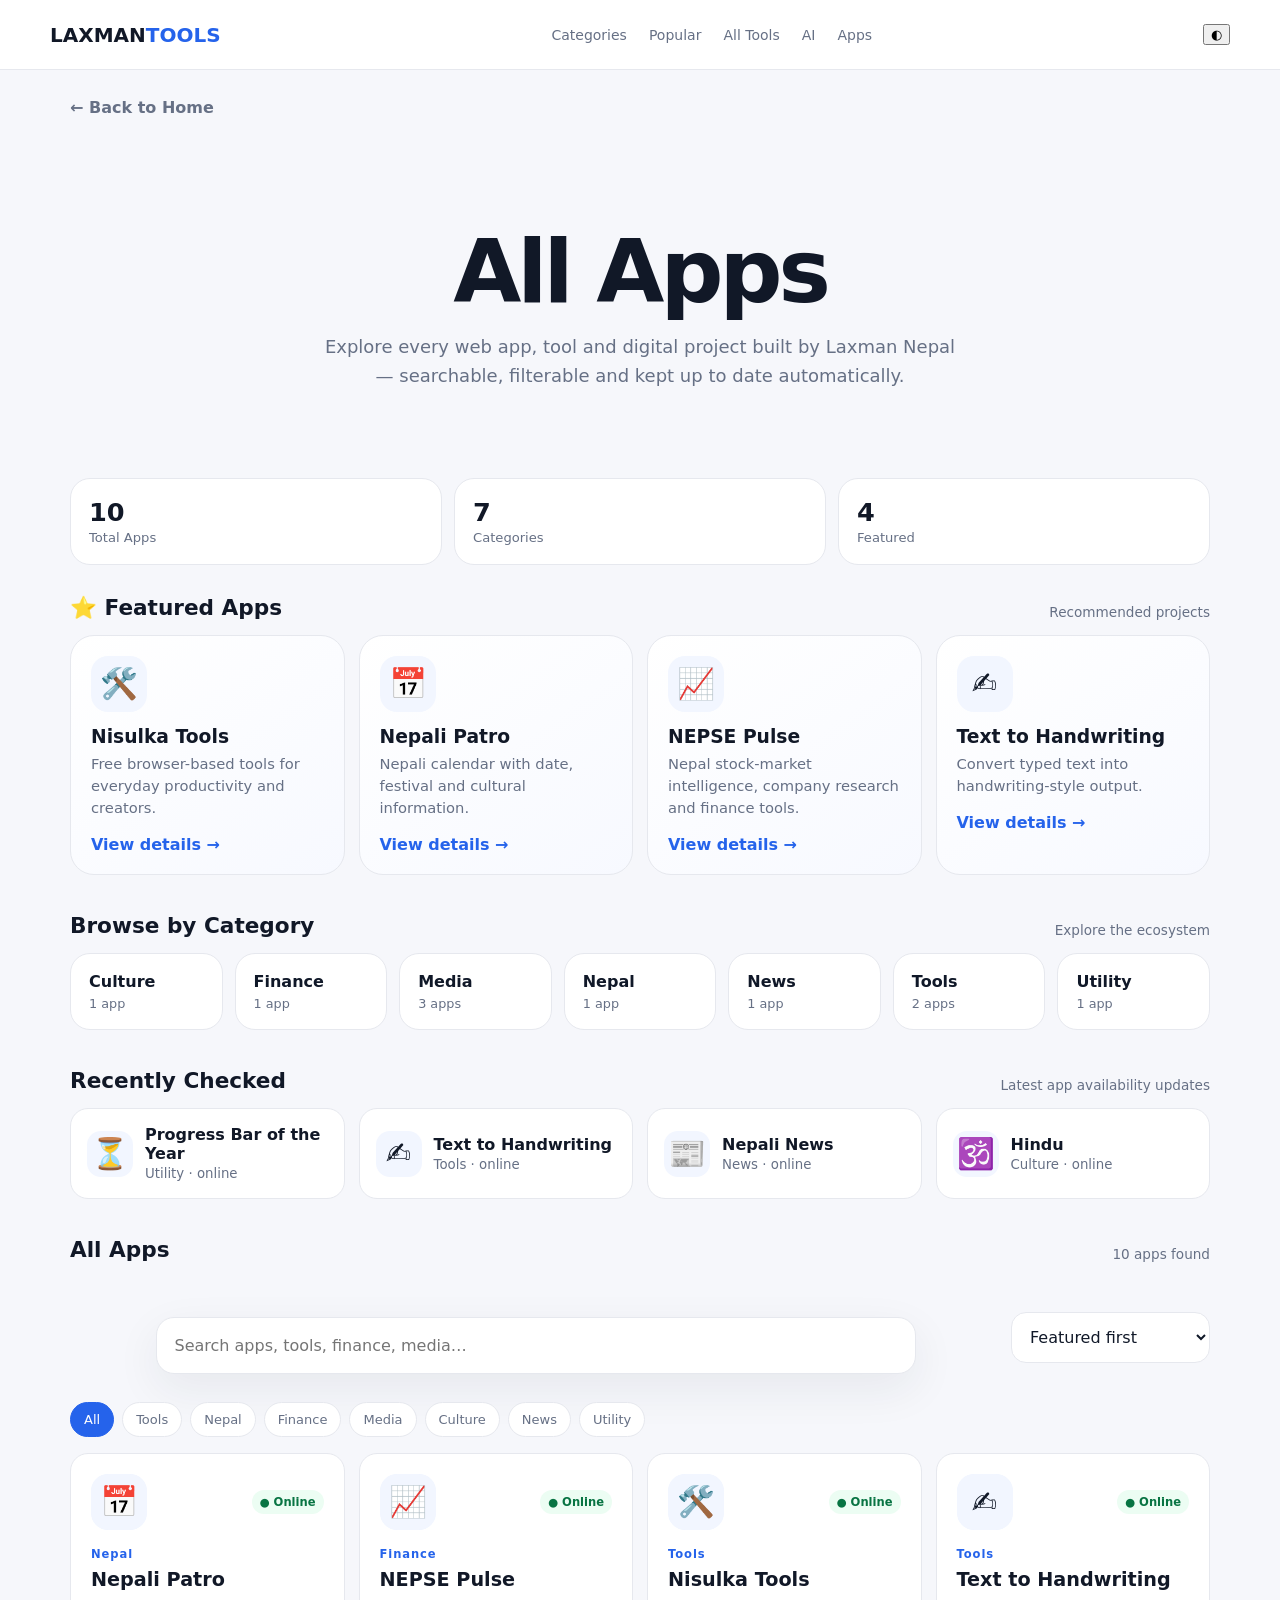
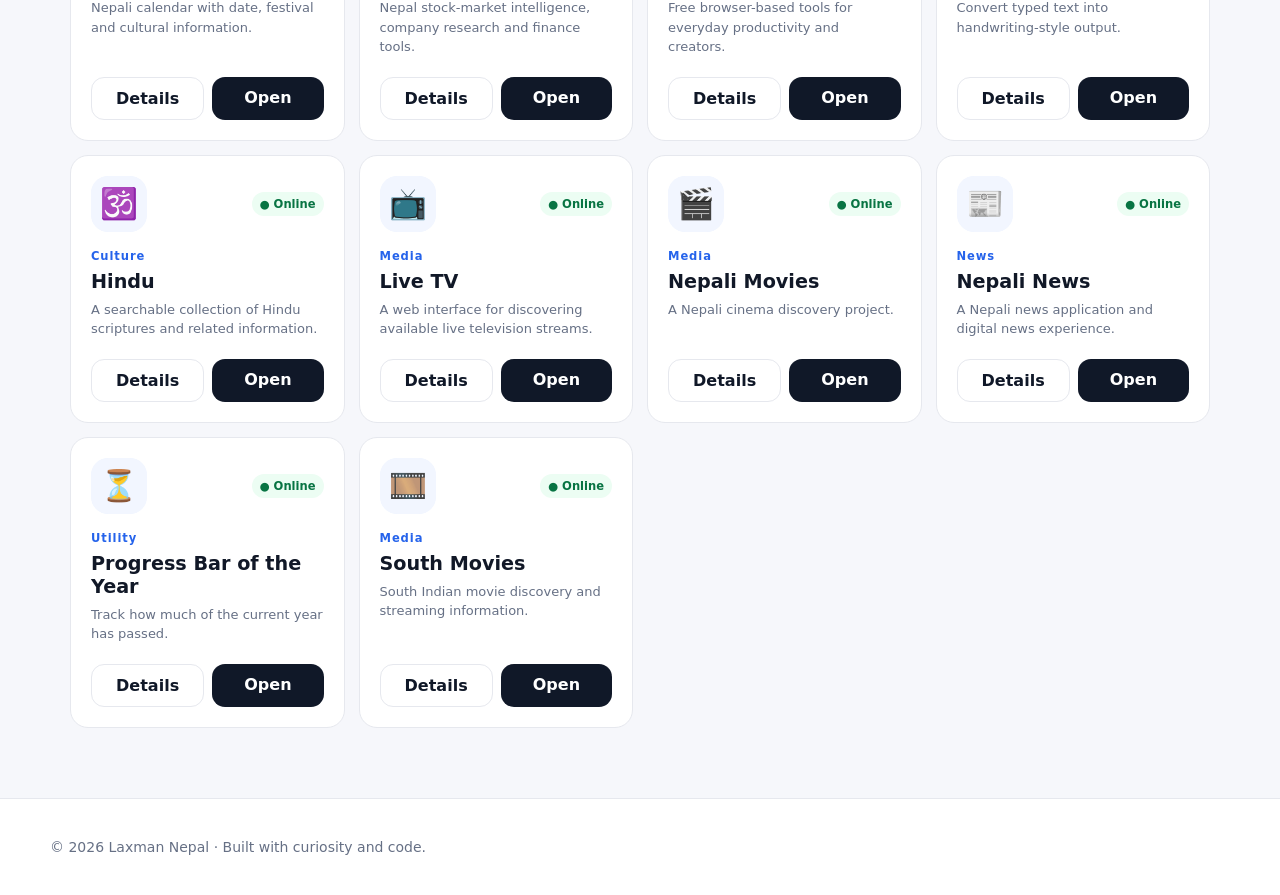
==== commit c826993c: "Copy exact navbar from Apps homepage" ====
--- a/apps/index.html
+++ b/apps/index.html
@@ -12,7 +12,7 @@
 </style>
 </head>
 <body>
-<style>.progress{position:fixed;z-index:9999;left:0;top:0;width:0;height:3px;background:linear-gradient(90deg,#1677ff,#8b5cf6)}.nav{position:sticky;z-index:1000;top:12px;margin:12px auto 0;width:min(1180px,calc(100% - 24px));height:68px;padding:0 13px;border-radius:23px;display:flex;align-items:center;justify-content:space-between;background:rgba(255,255,255,.76);border:1px solid rgba(255,255,255,.9);backdrop-filter:blur(24px) saturate(180%);box-shadow:0 20px 55px rgba(31,38,50,.14)}.brand{display:flex;align-items:center;gap:10px;font:800 1rem Poppins,Inter,sans-serif;text-decoration:none;color:#101828}.mark{width:36px;height:36px;border-radius:13px;display:grid;place-items:center;color:#fff;background:linear-gradient(135deg,#101828,#1677ff)}.links{display:flex;gap:3px;align-items:center}.links a{font-size:.82rem;color:#667085;padding:10px 12px;border-radius:13px;text-decoration:none}.links a:hover,.links a.active{background:rgba(255,255,255,.58);color:#1677ff}.navActions{display:flex;gap:6px}.iconBtn{width:38px;height:38px;border:1px solid #e4e7ec;background:rgba(255,255,255,.35);border-radius:13px;cursor:pointer;color:#101828;font-size:1rem}.menu{display:none}@media(max-width:650px){.nav{top:8px}.links{display:none;position:absolute;top:64px;left:0;right:0;padding:8px;flex-direction:column;background:rgba(255,255,255,.96);border:1px solid #e4e7ec;border-radius:18px}.links.open{display:flex}.links a{padding:13px}.menu{display:block}}</style><div class="progress" id="progress"></div><nav class="nav glass" id="nav"><a class="brand" href="/Apps/"><span class="mark">LN</span>Laxman Nepal</a><div class="links" id="links"><a href="/Apps/">Home</a><a href="/Apps/youtube/">YouTube</a><a href="/Apps/apps/">Apps</a><a href="/Apps/#about">About</a><a href="/Apps/#contact">Contact</a></div><div class="navActions"><button class="iconBtn" id="cmd" title="Command menu">⌘</button><button class="iconBtn" id="theme" title="Toggle theme">☼</button><button class="iconBtn menu" id="menu" title="Menu">☰</button></div></nav><main><a class="back" href="../">← Back to Home</a><section class="hero"><h1>All Apps</h1><p>Explore every web app, tool and digital project built by Laxman Nepal — searchable, filterable and kept up to date automatically.</p></section><section class="stats" aria-label="Directory statistics"><div class="stat"><b id="totalApps">—</b><span>Total Apps</span></div><div class="stat"><b id="totalCategories">—</b><span>Categories</span></div><div class="stat"><b id="featuredApps">—</b><span>Featured</span></div></section><section class="featured" id="featuredSection" hidden><div class="section-title"><h2>⭐ Featured Apps</h2><span>Recommended projects</span></div><div id="featuredGrid" class="featured-grid"></div></section><section class="discover" id="discoverSection"><div class="section-title"><h2>Browse by Category</h2><span>Explore the ecosystem</span></div><div id="categoryGrid" class="category-grid"></div></section><section class="recent" id="recentSection"><div class="section-title"><h2>Recently Checked</h2><span>Latest app availability updates</span></div><div id="recentGrid" class="featured-grid"></div></section><section aria-labelledby="allAppsTitle"><div class="section-title"><h2 id="allAppsTitle">All Apps</h2><span id="resultCount">Loading…</span></div><div class="toolbar"><input id="appSearch" class="search" type="search" placeholder="Search apps, tools, finance, media…" aria-label="Search apps" autocomplete="off"><select id="sortApps" class="sort" aria-label="Sort apps"><option value="featured">Featured first</option><option value="newest">Recently added</option><option value="az">Name A–Z</option><option value="za">Name Z–A</option><option value="category">Category</option></select></div><div id="filters" class="filters" aria-label="App categories"></div><section id="appsGrid" class="grid"><div class="empty">Loading all apps…</div></section></section></main><script src="../assets/apps-loader.js?v=3"></script><script src="../assets/app-visuals.js?v=1"></script><script>
+<style>:root{--bg:#f6f7fb;--card:#fff;--ink:#111827;--muted:#667085;--line:#e6e8ee;--blue:#2563eb;--soft:#eff6ff}*{box-sizing:border-box}html{scroll-behavior:smooth}body{margin:0;font-family:Inter,system-ui,sans-serif;background:var(--bg);color:var(--ink)}a{text-decoration:none;color:inherit}.nav{position:sticky;top:0;z-index:10;height:70px;background:#fffffff0;backdrop-filter:blur(16px);border-bottom:1px solid var(--line);display:flex;align-items:center;justify-content:space-between;padding:0 max(20px,calc((100% - 1180px)/2))}.brand{font-weight:900;font-size:20px}.brand b{color:var(--blue)}.navlinks{display:flex;gap:22px;color:var(--muted);font-size:14px}.hero{max-width:1180px;margin:auto;text-align:center;padding:95px 20px 65px}.tag,.kicker{color:var(--blue);font-weight:800;font-size:11px;letter-spacing:1.4px}.hero h1{font-size:clamp(48px,8vw,88px);line-height:.95;letter-spacing:-4px;margin:18px 0}.hero h1 span{color:var(--blue)}.hero p{max-width:650px;margin:auto;color:var(--muted);font-size:18px;line-height:1.65}.search{max-width:760px;margin:30px auto 14px;background:var(--card);border:1px solid var(--line);border-radius:18px;padding:18px;display:flex;gap:12px;box-shadow:0 15px 45px #1f293712}.search input{border:0;outline:0;width:100%;font-size:16px;background:transparent}.chips,.filters{display:flex;justify-content:center;gap:8px;flex-wrap:wrap}.chip,.filters button{background:var(--card);border:1px solid var(--line);border-radius:999px;padding:9px 13px;font-size:13px;color:var(--muted);cursor:pointer}.wrap{max-width:1180px;margin:auto;padding:35px 20px}.head{display:flex;justify-content:space-between;align-items:end;margin-bottom:18px}.head h2{font-size:32px;margin:5px 0}.grid{display:grid;grid-template-columns:repeat(4,1fr);gap:14px}.card{background:var(--card);border:1px solid var(--line);border-radius:18px;padding:20px;transition:.2s}.card:hover{transform:translateY(-3px);border-color:var(--blue)}.card .icon{font-size:28px}.card h3{font-size:16px;margin:13px 0 7px}.card p{font-size:13px;color:var(--muted);line-height:1.5;margin:0}.categories{display:grid;grid-template-columns:repeat(5,1fr);gap:12px}.cat{background:var(--card);border:1px solid var(--line);border-radius:16px;padding:18px;text-align:center;cursor:pointer}.cat i{font-style:normal;font-size:27px}.cat b{display:block;font-size:13px;margin-top:8px}.filters{justify-content:flex-start;margin-bottom:16px}.filters button.active{background:var(--blue);border-color:var(--blue);color:white}.ai{margin:55px 0;background:linear-gradient(135deg,#101827,#1e40af);color:white;border-radius:28px;padding:50px;display:flex;justify-content:space-between;align-items:center}.ai h2{font-size:42px;margin:7px 0}.ai p{color:#cbd5e1;max-width:580px;line-height:1.6}.ai .orb{font-size:100px}.button{display:inline-block;background:white;color:#111827;padding:13px 18px;border-radius:12px;font-weight:800}.apps{display:grid;grid-template-columns:repeat(3,1fr);gap:14px}.app{background:var(--card);border:1px solid var(--line);border-radius:18px;padding:22px;font-size:30px}.app strong,.app small{display:block}.app strong{font-size:17px;margin-top:13px}.app small{font-size:13px;color:var(--muted);margin-top:5px}.trust{display:grid;grid-template-columns:repeat(4,1fr);gap:10px;margin:55px 0}.trust div{background:var(--soft);padding:16px;border-radius:14px;font-weight:700;font-size:13px}footer{background:var(--card);border-top:1px solid var(--line);padding:40px max(20px,calc((100% - 1180px)/2));color:var(--muted);font-size:14px}.results{position:absolute;left:50%;transform:translateX(-50%);width:min(760px,calc(100% - 30px));z-index:5;text-align:left}.result{display:block;background:var(--card);padding:13px 18px;border-bottom:1px solid var(--line)}.result small{color:var(--muted);margin-left:8px}@media(max-width:800px){.navlinks{display:none}</style><header class="nav"><a class="brand" href="/">LAXMAN<b>TOOLS</b></a><nav class="navlinks"><a href="#categories">Categories</a><a href="#popular">Popular</a><a href="#all">All Tools</a><a href="#ai">AI</a><a href="#apps">Apps</a></nav><button id="theme">◐</button></header><main><a class="back" href="../">← Back to Home</a><section class="hero"><h1>All Apps</h1><p>Explore every web app, tool and digital project built by Laxman Nepal — searchable, filterable and kept up to date automatically.</p></section><section class="stats" aria-label="Directory statistics"><div class="stat"><b id="totalApps">—</b><span>Total Apps</span></div><div class="stat"><b id="totalCategories">—</b><span>Categories</span></div><div class="stat"><b id="featuredApps">—</b><span>Featured</span></div></section><section class="featured" id="featuredSection" hidden><div class="section-title"><h2>⭐ Featured Apps</h2><span>Recommended projects</span></div><div id="featuredGrid" class="featured-grid"></div></section><section class="discover" id="discoverSection"><div class="section-title"><h2>Browse by Category</h2><span>Explore the ecosystem</span></div><div id="categoryGrid" class="category-grid"></div></section><section class="recent" id="recentSection"><div class="section-title"><h2>Recently Checked</h2><span>Latest app availability updates</span></div><div id="recentGrid" class="featured-grid"></div></section><section aria-labelledby="allAppsTitle"><div class="section-title"><h2 id="allAppsTitle">All Apps</h2><span id="resultCount">Loading…</span></div><div class="toolbar"><input id="appSearch" class="search" type="search" placeholder="Search apps, tools, finance, media…" aria-label="Search apps" autocomplete="off"><select id="sortApps" class="sort" aria-label="Sort apps"><option value="featured">Featured first</option><option value="newest">Recently added</option><option value="az">Name A–Z</option><option value="za">Name Z–A</option><option value="category">Category</option></select></div><div id="filters" class="filters" aria-label="App categories"></div><section id="appsGrid" class="grid"><div class="empty">Loading all apps…</div></section></section></main><script src="../assets/apps-loader.js?v=3"></script><script src="../assets/app-visuals.js?v=1"></script><script>
 (()=>{'use strict';const grid=document.getElementById('appsGrid'),featuredGrid=document.getElementById('featuredGrid'),featuredSection=document.getElementById('featuredSection'),categoryGrid=document.getElementById('categoryGrid'),recentGrid=document.getElementById('recentGrid'),search=document.getElementById('appSearch'),sort=document.getElementById('sortApps'),filters=document.getElementById('filters'),count=document.getElementById('resultCount');let apps=[],active='All';const esc=s=>String(s??'').replace(/[&<>"']/g,c=>({'&':'&amp;','<':'&lt;','>':'&gt;','"':'&quot;',"'":'&#39;'}[c]));const status=a=>a.status==='online'?'<span class="status">● Online</span>':a.status==='offline'?'<span class="status offline">● Offline</span>':'<span class="status unknown">● Unknown</span>';const card=a=>'<article class="card"><div class="topline"><div class="icon">'+window.LaxmanAppVisuals.markup(a,'app-logo','56')+'</div>'+status(a)+'</div><div class="category">'+esc(a.category||'APP')+'</div><h2>'+esc(a.name)+'</h2><p>'+esc(a.description||'')+'</p><div class="actions"><a class="details" href="./app.html?id='+encodeURIComponent(a.id)+'">Details</a><a class="open" href="'+esc(a.url)+'">Open</a></div></article>';function renderDiscovery(){const cats=[...new Set(apps.map(a=>a.category).filter(Boolean))].sort();categoryGrid.innerHTML=cats.map(cat=>{const n=apps.filter(a=>a.category===cat).length;return '<button class="category-card" type="button" data-cat="'+esc(cat)+'"><b>'+esc(cat)+'</b><span>'+n+' app'+(n===1?'':'s')+'</span></button>'}).join('');categoryGrid.querySelectorAll('[data-cat]').forEach(b=>b.addEventListener('click',()=>{active=b.dataset.cat;search.value='';buildFilters();render();document.getElementById('allAppsTitle').scrollIntoView({behavior:'smooth',block:'start'})}));const recent=[...apps].sort((a,b)=>new Date(b.lastChecked||0)-new Date(a.lastChecked||0)).slice(0,4);recentGrid.innerHTML=recent.map(a=>'<a class="recent-card" href="./app.html?id='+encodeURIComponent(a.id)+'">'+window.LaxmanAppVisuals.markup(a,'app-logo','46')+'<span><b>'+esc(a.name)+'</b><small>'+esc(a.category||'App')+' · '+(a.status||'unknown')+'</small></span></a>').join('')}function renderFeatured(){const featured=apps.filter(a=>a.featured).slice(0,4);featuredSection.hidden=!featured.length;featuredGrid.innerHTML=featured.map(a=>'<a class="featured-card" href="./app.html?id='+encodeURIComponent(a.id)+'">'+window.LaxmanAppVisuals.markup(a,'app-logo','56')+'<h3>'+esc(a.name)+'</h3><p>'+esc(a.description||'')+'</p><span class="arrow">View details →</span></a>').join('')}function render(){const q=search.value.trim().toLowerCase();let visible=apps.filter(a=>{const hay=[a.name,a.description,a.category,...(a.keywords||[])].join(' ').toLowerCase();return(active==='All'||a.category===active)&&(!q||hay.includes(q))});const mode=sort.value;visible.sort((a,b)=>mode==='az'?a.name.localeCompare(b.name):mode==='za'?b.name.localeCompare(a.name):mode==='category'?(a.category||'').localeCompare(b.category||'')||a.name.localeCompare(b.name):mode==='newest'?(new Date(b.addedAt||b.lastChecked||0)-new Date(a.addedAt||a.lastChecked||0)):Number(b.featured)-Number(a.featured)||a.name.localeCompare(b.name));count.textContent=visible.length+' app'+(visible.length===1?'':'s')+' found';grid.innerHTML=visible.length?visible.map(card).join(''):'<div class="empty">No apps found. Try another search or category.</div>';history.replaceState(null,'',buildUrl())}function buildUrl(){const p=new URLSearchParams();if(search.value.trim())p.set('q',search.value.trim());if(active!=='All')p.set('category',active);if(sort.value!=='featured')p.set('sort',sort.value);const s=p.toString();return location.pathname+(s?'?'+s:'')}function buildFilters(){const cats=['All',...new Set(apps.map(a=>a.category).filter(Boolean))];filters.innerHTML=cats.map(c=>'<button type="button" class="filter '+(c===active?'active':'')+'" data-category="'+esc(c)+'">'+esc(c)+'</button>').join('');filters.querySelectorAll('button').forEach(b=>b.addEventListener('click',()=>{active=b.dataset.category;buildFilters();render()}))}function readUrl(){const p=new URLSearchParams(location.search);search.value=p.get('q')||'';sort.value=['featured','newest','az','za','category'].includes(p.get('sort'))?p.get('sort'):'featured';active=p.get('category')||'All'}async function init(){try{const data=await window.LaxmanApps.load();apps=Array.isArray(data.apps)?data.apps:[]}catch(e){apps=[]}document.getElementById('totalApps').textContent=apps.length;document.getElementById('totalCategories').textContent=new Set(apps.map(a=>a.category).filter(Boolean)).size;document.getElementById('featuredApps').textContent=apps.filter(a=>a.featured).length;readUrl();if(!apps.some(a=>a.category===active)&&active!=='All')active='All';buildFilters();renderDiscovery();renderFeatured();render()}search.addEventListener('input',render);sort.addEventListener('change',render);init();})();
 </script><footer class="siteFooter">© 2026 Laxman Nepal · Built with curiosity and code.</footer>
 </body></html>
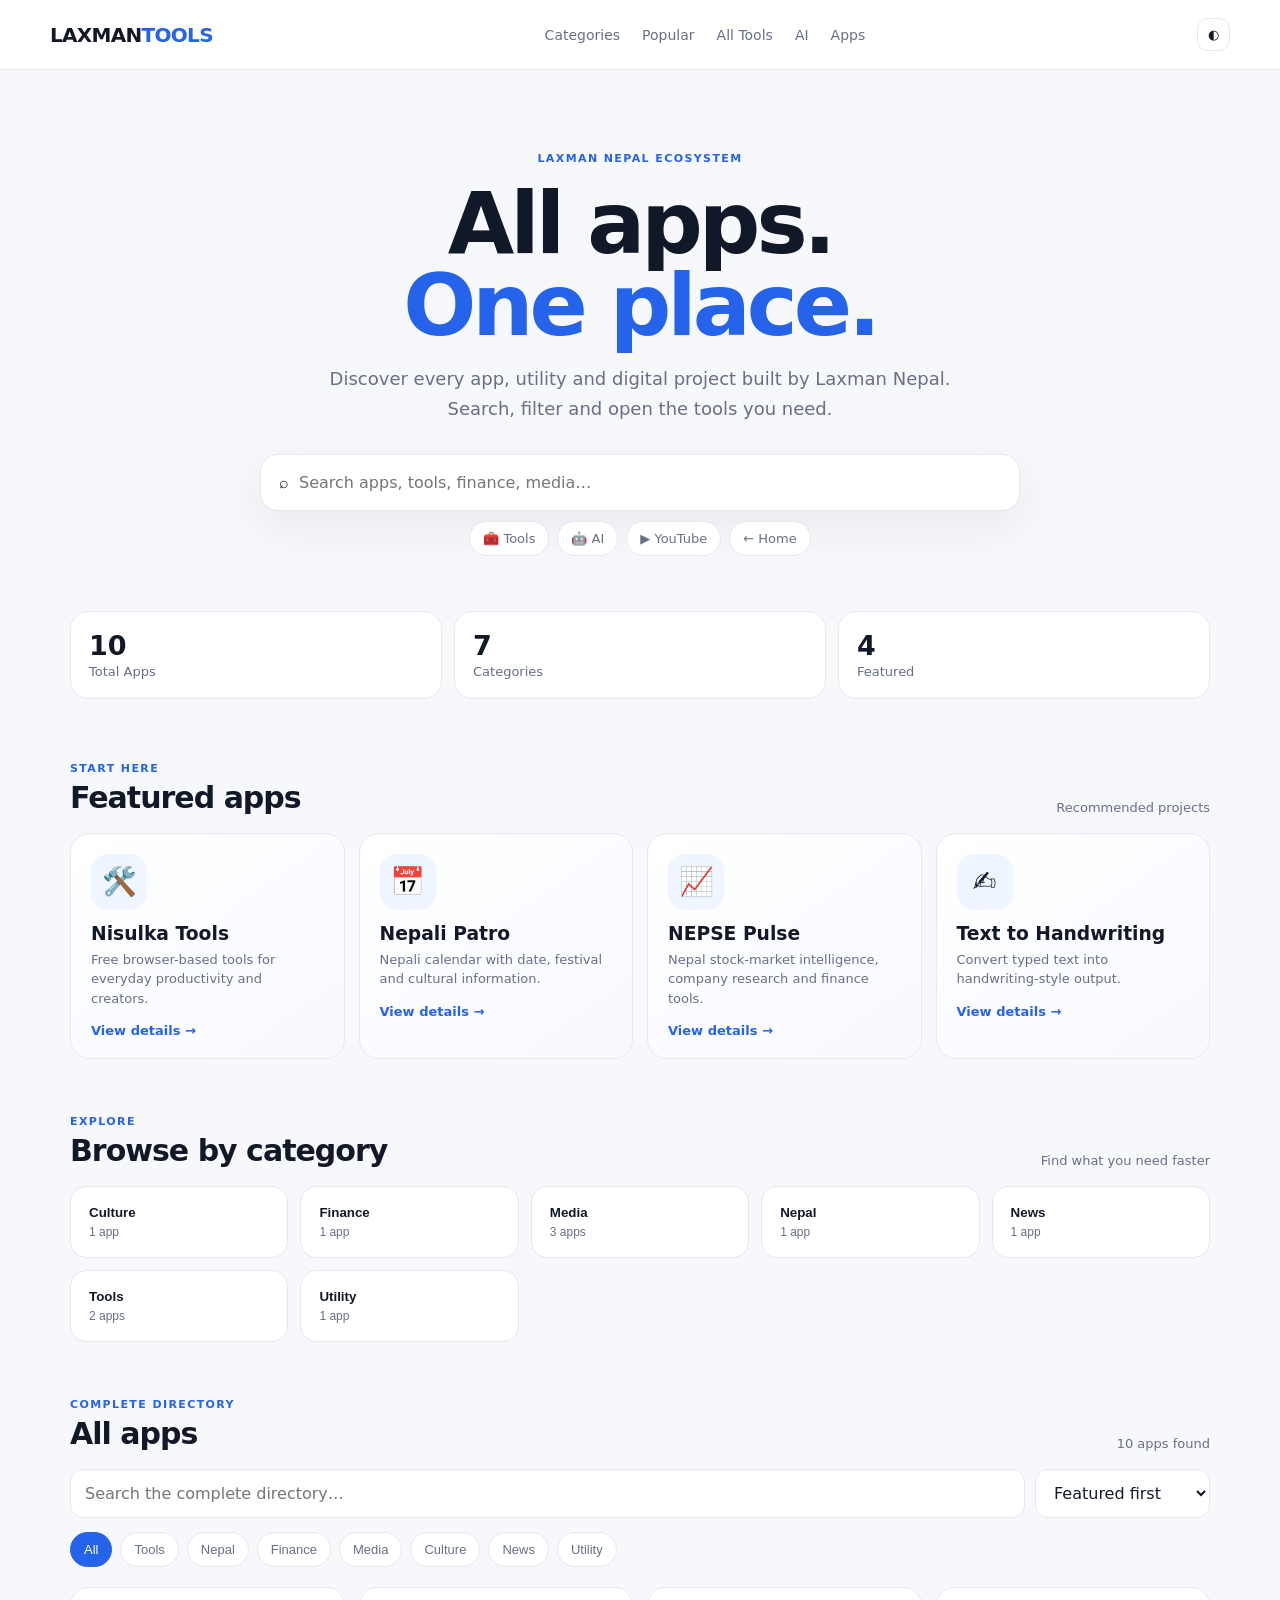
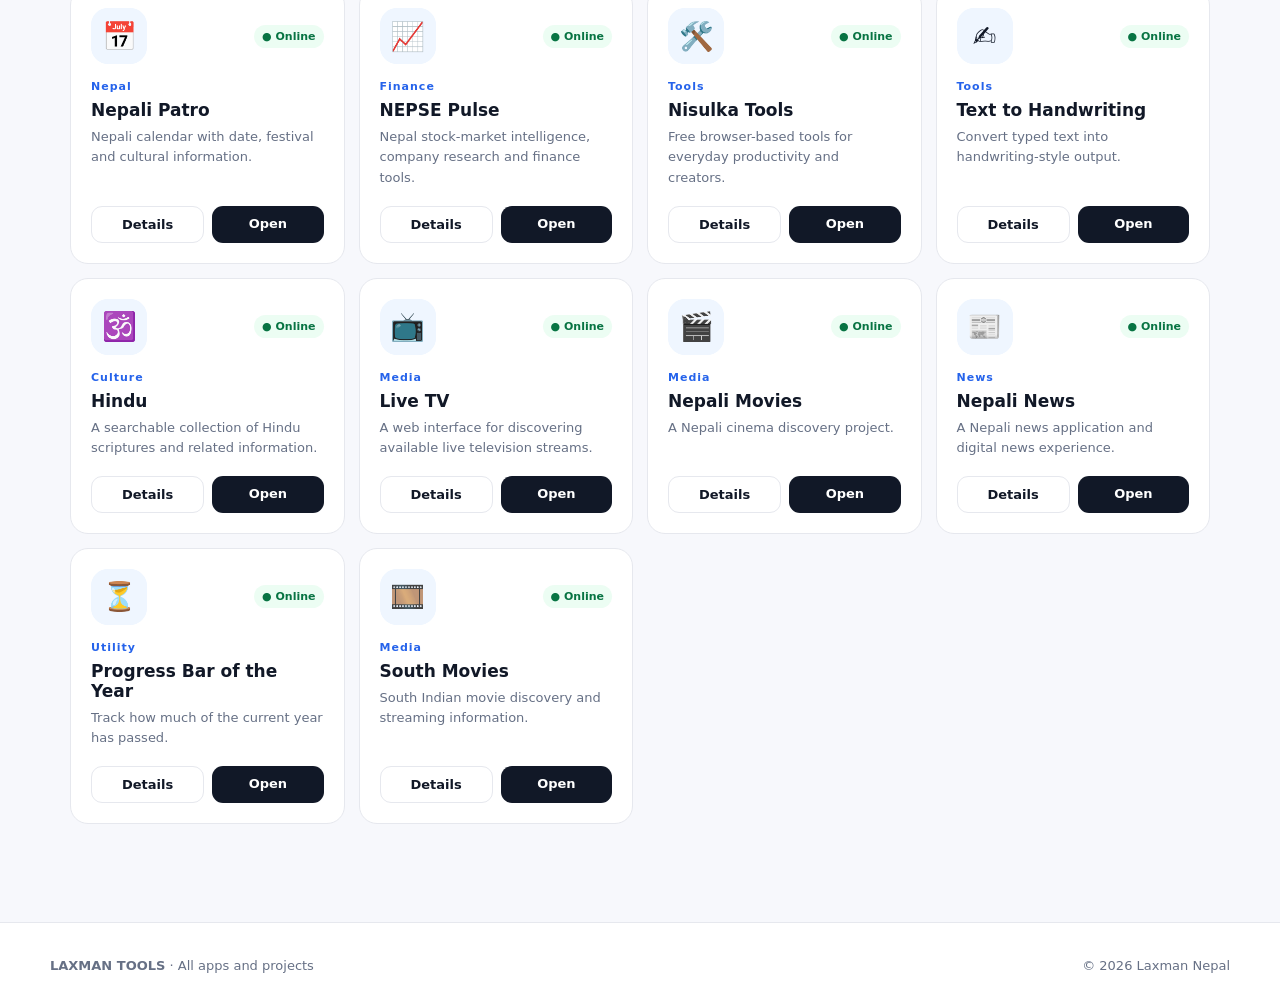
==== commit b4a7f4fb: "Rebuild /Apps directory with unified Laxman Tools navigation, search, categories and responsive UI" ====
--- a/apps/index.html
+++ b/apps/index.html
@@ -3,16 +3,33 @@
 <head>
 <meta charset="utf-8">
 <meta name="viewport" content="width=device-width,initial-scale=1">
-<title>All Apps — Laxman Nepal</title>
-<meta name="description" content="Explore all web apps, tools and digital projects built by Laxman Nepal."><meta name="robots" content="index,follow"><meta name="theme-color" content="#f5f7fb">
-<link rel="canonical" href="https://apps.laxmannepal.com.np/apps/">
-<meta property="og:title" content="All Apps — Laxman Nepal"><meta property="og:description" content="Explore web apps, tools and digital projects built by Laxman Nepal."><meta property="og:type" content="website"><meta property="og:url" content="https://apps.laxmannepal.com.np/apps/"><meta name="twitter:card" content="summary"><meta name="twitter:title" content="All Apps — Laxman Nepal"><meta name="twitter:description" content="Explore web apps, tools and digital projects built by Laxman Nepal."><script type="application/ld+json">{"@context":"https://schema.org","@type":"CollectionPage","name":"All Apps — Laxman Nepal","description":"Directory of web apps, tools and digital projects built by Laxman Nepal.","url":"https://apps.laxmannepal.com.np/apps/","mainEntity":{"@type":"ItemList","name":"Laxman Nepal Apps","numberOfItems":0}}</script>
+<meta name="description" content="Explore all apps and digital projects from Laxman Nepal. Search, filter and discover useful tools in one place.">
+<meta name="robots" content="index,follow">
+<meta name="theme-color" content="#2563eb">
+<link rel="canonical" href="https://apps.laxmannepal.com.np/Apps/">
+<meta property="og:title" content="All Apps & Tools — Laxman Nepal">
+<meta property="og:description" content="Explore all apps, tools and digital projects built by Laxman Nepal.">
+<meta property="og:type" content="website">
+<meta property="og:url" content="https://apps.laxmannepal.com.np/Apps/">
+<title>All Apps & Tools — Laxman Nepal</title>
 <style>
-:root{--bg:#f5f7fb;--card:#fff;--text:#101828;--muted:#667085;--line:#e4e7ec;--blue:#1677ff}*{box-sizing:border-box}body{margin:0;font-family:Inter,system-ui,-apple-system,BlinkMacSystemFont,"Segoe UI",sans-serif;background:var(--bg);color:var(--text)}main{max-width:1180px;margin:auto;padding:28px 20px 70px}.back{color:var(--muted);text-decoration:none;font-weight:650}.hero{padding:48px 0 24px}h1{font-size:clamp(2.5rem,7vw,4.8rem);letter-spacing:-.055em;line-height:1;margin:0 0 16px}.hero p{max-width:720px;color:var(--muted);font-size:1.05rem;line-height:1.7}.stats{display:grid;grid-template-columns:repeat(3,1fr);gap:12px;margin:22px 0 30px}.stat{background:var(--card);border:1px solid var(--line);border-radius:20px;padding:18px}.stat b{display:block;font-size:1.6rem}.stat span{font-size:.82rem;color:var(--muted)}.featured{margin:30px 0 38px}.section-title{display:flex;align-items:end;justify-content:space-between;gap:12px;margin-bottom:15px}.section-title h2{margin:0;font-size:1.35rem}.section-title span{color:var(--muted);font-size:.85rem}.featured-grid{display:grid;grid-template-columns:repeat(auto-fit,minmax(250px,1fr));gap:14px}.featured-card{display:block;text-decoration:none;color:inherit;background:linear-gradient(145deg,#fff,#f7f9ff);border:1px solid var(--line);border-radius:24px;padding:20px}.featured-card h3{margin:14px 0 6px}.featured-card p{margin:0;color:var(--muted);line-height:1.5;font-size:.92rem}.featured-card .arrow{display:inline-block;margin-top:16px;font-weight:750;color:var(--blue)}.toolbar{display:flex;gap:10px;align-items:center;flex-wrap:wrap;margin:25px 0 14px}.search{flex:1;min-width:230px;padding:14px 16px;border:1px solid var(--line);border-radius:15px;background:#fff;font:inherit;outline:none}.sort{padding:14px 38px 14px 14px;border:1px solid var(--line);border-radius:15px;background:#fff;font:inherit;color:var(--text)}.filters{display:flex;gap:8px;flex-wrap:wrap;margin-bottom:22px}.filter{border:1px solid var(--line);background:#fff;border-radius:999px;padding:9px 14px;font:inherit;cursor:pointer;color:var(--muted)}.filter.active{background:var(--text);color:#fff;border-color:var(--text)}.grid{display:grid;grid-template-columns:repeat(auto-fill,minmax(250px,1fr));gap:16px}.card{background:var(--card);border:1px solid var(--line);border-radius:24px;padding:22px;display:flex;flex-direction:column;min-height:265px;transition:transform .18s,box-shadow .18s}.card:hover{transform:translateY(-3px);box-shadow:0 18px 45px #10182812}.icon{font-size:2rem;width:56px;height:56px;display:grid;place-items:center;background:#f2f6ff;border-radius:17px;overflow:hidden}.app-logo{width:56px;height:56px;border-radius:17px;display:grid;place-items:center;overflow:hidden;background:#f2f6ff}.app-logo img{width:100%;height:100%;object-fit:contain;padding:9px}.app-logo .fallback{font-size:1.9rem}.topline{display:flex;justify-content:space-between;align-items:center;gap:8px}.category{margin-top:17px;color:var(--blue);font-size:.72rem;font-weight:800;letter-spacing:.08em}.status{font-size:.72rem;font-weight:750;padding:5px 8px;border-radius:999px;background:#ecfdf3;color:#087443}.status.offline{background:#fef3f2;color:#b42318}.status.unknown{background:#f2f4f7;color:#475467}.card h2{margin:7px 0;font-size:1.2rem}.card p{margin:0;color:var(--muted);line-height:1.55;flex:1}.actions{display:flex;gap:8px;margin-top:20px}.open,.details{flex:1;text-decoration:none;padding:11px 10px;border-radius:13px;text-align:center;font-weight:700}.open{color:#fff;background:var(--text)}.details{color:var(--text);background:#fff;border:1px solid var(--line)}.empty{grid-column:1/-1;padding:45px;text-align:center;background:#fff;border:1px dashed var(--line);border-radius:20px;color:var(--muted)}.discover{margin:38px 0 10px}.category-grid{display:grid;grid-template-columns:repeat(auto-fit,minmax(150px,1fr));gap:12px}.category-card{background:#fff;border:1px solid var(--line);border-radius:20px;padding:18px;text-align:left;cursor:pointer;font:inherit;color:var(--text)}.category-card:hover{border-color:var(--blue);transform:translateY(-2px)}.category-card b{display:block;font-size:1rem}.category-card span{display:block;color:var(--muted);font-size:.8rem;margin-top:5px}.recent{margin:38px 0}.recent-card{background:#fff;border:1px solid var(--line);border-radius:18px;padding:16px;display:flex;gap:12px;align-items:center;text-decoration:none;color:inherit}.recent-card .app-logo{flex:0 0 46px;width:46px;height:46px;border-radius:14px}.recent-card .app-logo img{padding:7px}.recent-card b{display:block}.recent-card small{color:var(--muted)}@media(max-width:600px){main{padding:22px 15px 50px}.hero{padding:35px 0 20px}.stats{grid-template-columns:repeat(3,1fr)}.stat{padding:14px}.stat b{font-size:1.25rem}.toolbar{align-items:stretch}.search,.sort{width:100%}.grid,.featured-grid{grid-template-columns:1fr}}
+:root{--bg:#f7f8fc;--card:#fff;--text:#111827;--muted:#667085;--line:#e6e8ee;--blue:#2563eb;--soft:#eff6ff;--nav:#fffffff2}*{box-sizing:border-box}html{scroll-behavior:smooth}body{margin:0;font-family:Inter,system-ui,-apple-system,BlinkMacSystemFont,"Segoe UI",sans-serif;background:var(--bg);color:var(--text)}a{text-decoration:none;color:inherit}.nav{position:sticky;top:0;z-index:50;height:70px;background:var(--nav);backdrop-filter:blur(16px);border-bottom:1px solid var(--line);display:flex;align-items:center;justify-content:space-between;padding:0 max(20px,calc((100% - 1180px)/2))}.brand{font-weight:900;font-size:20px;letter-spacing:-.7px}.brand b{color:var(--blue)}.navlinks{display:flex;gap:22px;color:var(--muted);font-size:14px}.navlinks a:hover{color:var(--blue)}#theme{border:1px solid var(--line);background:var(--card);border-radius:11px;padding:8px 10px;cursor:pointer;color:var(--text)}main{max-width:1180px;margin:auto;padding:0 20px 70px}.hero{text-align:center;padding:82px 0 55px}.kicker{color:var(--blue);font-weight:800;font-size:11px;letter-spacing:1.4px}.hero h1{font-size:clamp(48px,8vw,86px);line-height:.95;letter-spacing:-4px;margin:18px 0}.hero h1 span{color:var(--blue)}.hero p{max-width:680px;margin:auto;color:var(--muted);font-size:18px;line-height:1.65}.searchbar{max-width:760px;margin:30px auto 15px;display:flex;align-items:center;gap:10px;padding:0 18px;background:var(--card);border:1px solid var(--line);border-radius:18px;box-shadow:0 15px 45px #1f293712}.searchbar input{width:100%;border:0;outline:0;padding:18px 0;background:transparent;color:var(--text);font:inherit}.chips{display:flex;justify-content:center;gap:8px;flex-wrap:wrap}.chip,.filter{border:1px solid var(--line);background:var(--card);border-radius:999px;padding:9px 13px;color:var(--muted);font-size:13px;cursor:pointer}.chip:hover,.filter:hover{border-color:var(--blue);color:var(--blue)}.section{padding:28px 0}.head{display:flex;justify-content:space-between;align-items:end;gap:15px;margin-bottom:18px}.head h2{margin:5px 0 0;font-size:30px;letter-spacing:-1px}.head span{color:var(--muted);font-size:13px}.stats{display:grid;grid-template-columns:repeat(3,1fr);gap:12px;margin-bottom:35px}.stat{background:var(--card);border:1px solid var(--line);border-radius:18px;padding:18px}.stat b{display:block;font-size:27px}.stat span{color:var(--muted);font-size:13px}.grid{display:grid;grid-template-columns:repeat(4,1fr);gap:14px}.card{background:var(--card);border:1px solid var(--line);border-radius:18px;padding:20px;min-height:245px;display:flex;flex-direction:column;transition:.2s}.card:hover{transform:translateY(-3px);border-color:var(--blue);box-shadow:0 16px 35px #2563eb12}.top{display:flex;justify-content:space-between;align-items:center;gap:10px}.app-logo{width:56px;height:56px;border-radius:17px;display:grid;place-items:center;overflow:hidden;background:var(--soft)}.app-logo img{width:100%;height:100%;object-fit:contain;padding:9px}.app-logo .fallback{font-size:28px}.status{font-size:11px;font-weight:800;padding:5px 8px;border-radius:999px;background:#ecfdf3;color:#087443}.status.offline{background:#fef3f2;color:#b42318}.status.unknown{background:#f2f4f7;color:#475467}.category{margin-top:16px;color:var(--blue);font-size:11px;font-weight:800;letter-spacing:1px}.card h3{font-size:17px;margin:7px 0}.card p{color:var(--muted);font-size:13px;line-height:1.55;margin:0;flex:1}.actions{display:flex;gap:8px;margin-top:18px}.actions a{flex:1;text-align:center;padding:10px;border-radius:11px;font-size:13px;font-weight:750}.open{background:var(--text);color:#fff}.details{border:1px solid var(--line);background:var(--card)}.featured-grid{display:grid;grid-template-columns:repeat(4,1fr);gap:14px}.featured-card{background:linear-gradient(145deg,#fff,#f7f9ff);border:1px solid var(--line);border-radius:20px;padding:20px}.featured-card h3{margin:13px 0 6px}.featured-card p{margin:0;color:var(--muted);font-size:13px;line-height:1.5}.arrow{display:block;color:var(--blue);font-weight:800;font-size:13px;margin-top:15px}.category-grid{display:grid;grid-template-columns:repeat(5,1fr);gap:12px}.category-card{border:1px solid var(--line);background:var(--card);border-radius:16px;padding:18px;text-align:left;cursor:pointer;color:var(--text)}.category-card:hover{border-color:var(--blue);transform:translateY(-2px)}.category-card b{display:block}.category-card span{display:block;color:var(--muted);font-size:12px;margin-top:5px}.toolbar{display:flex;gap:10px;margin-bottom:14px}.toolbar input,.toolbar select{border:1px solid var(--line);border-radius:13px;background:var(--card);color:var(--text);padding:13px 14px;font:inherit;outline:0}.toolbar input{flex:1}.filters{display:flex;gap:8px;flex-wrap:wrap;margin-bottom:20px}.filter.active{background:var(--blue);border-color:var(--blue);color:#fff}.empty{grid-column:1/-1;padding:45px;text-align:center;background:var(--card);border:1px dashed var(--line);border-radius:18px;color:var(--muted)}footer{border-top:1px solid var(--line);background:var(--card);padding:35px max(20px,calc((100% - 1180px)/2));color:var(--muted);font-size:13px;display:flex;justify-content:space-between;gap:15px;flex-wrap:wrap}.search-results{max-width:760px;margin:-5px auto 0;position:relative;z-index:20}.result{display:block;padding:12px 16px;background:var(--card);border:1px solid var(--line);border-top:0}.result small{color:var(--muted);margin-left:8px}@media(max-width:850px){.navlinks{display:none}.grid,.featured-grid{grid-template-columns:repeat(2,1fr)}.category-grid{grid-template-columns:repeat(3,1fr)}}@media(max-width:600px){main{padding:0 15px 50px}.hero{padding:62px 0 42px}.hero h1{letter-spacing:-3px}.stats{grid-template-columns:1fr}.grid,.featured-grid,.category-grid{grid-template-columns:1fr}.toolbar{display:grid;grid-template-columns:1fr}.toolbar input,.toolbar select{width:100%}.head{align-items:start;flex-direction:column}}
+body.dark{--bg:#0b1020;--card:#121a2d;--text:#f8fafc;--muted:#a6b0c3;--line:#24304a;--blue:#60a5fa;--soft:#111d35;--nav:#0b1020ee}
 </style>
 </head>
 <body>
-<style>:root{--bg:#f6f7fb;--card:#fff;--ink:#111827;--muted:#667085;--line:#e6e8ee;--blue:#2563eb;--soft:#eff6ff}*{box-sizing:border-box}html{scroll-behavior:smooth}body{margin:0;font-family:Inter,system-ui,sans-serif;background:var(--bg);color:var(--ink)}a{text-decoration:none;color:inherit}.nav{position:sticky;top:0;z-index:10;height:70px;background:#fffffff0;backdrop-filter:blur(16px);border-bottom:1px solid var(--line);display:flex;align-items:center;justify-content:space-between;padding:0 max(20px,calc((100% - 1180px)/2))}.brand{font-weight:900;font-size:20px}.brand b{color:var(--blue)}.navlinks{display:flex;gap:22px;color:var(--muted);font-size:14px}.hero{max-width:1180px;margin:auto;text-align:center;padding:95px 20px 65px}.tag,.kicker{color:var(--blue);font-weight:800;font-size:11px;letter-spacing:1.4px}.hero h1{font-size:clamp(48px,8vw,88px);line-height:.95;letter-spacing:-4px;margin:18px 0}.hero h1 span{color:var(--blue)}.hero p{max-width:650px;margin:auto;color:var(--muted);font-size:18px;line-height:1.65}.search{max-width:760px;margin:30px auto 14px;background:var(--card);border:1px solid var(--line);border-radius:18px;padding:18px;display:flex;gap:12px;box-shadow:0 15px 45px #1f293712}.search input{border:0;outline:0;width:100%;font-size:16px;background:transparent}.chips,.filters{display:flex;justify-content:center;gap:8px;flex-wrap:wrap}.chip,.filters button{background:var(--card);border:1px solid var(--line);border-radius:999px;padding:9px 13px;font-size:13px;color:var(--muted);cursor:pointer}.wrap{max-width:1180px;margin:auto;padding:35px 20px}.head{display:flex;justify-content:space-between;align-items:end;margin-bottom:18px}.head h2{font-size:32px;margin:5px 0}.grid{display:grid;grid-template-columns:repeat(4,1fr);gap:14px}.card{background:var(--card);border:1px solid var(--line);border-radius:18px;padding:20px;transition:.2s}.card:hover{transform:translateY(-3px);border-color:var(--blue)}.card .icon{font-size:28px}.card h3{font-size:16px;margin:13px 0 7px}.card p{font-size:13px;color:var(--muted);line-height:1.5;margin:0}.categories{display:grid;grid-template-columns:repeat(5,1fr);gap:12px}.cat{background:var(--card);border:1px solid var(--line);border-radius:16px;padding:18px;text-align:center;cursor:pointer}.cat i{font-style:normal;font-size:27px}.cat b{display:block;font-size:13px;margin-top:8px}.filters{justify-content:flex-start;margin-bottom:16px}.filters button.active{background:var(--blue);border-color:var(--blue);color:white}.ai{margin:55px 0;background:linear-gradient(135deg,#101827,#1e40af);color:white;border-radius:28px;padding:50px;display:flex;justify-content:space-between;align-items:center}.ai h2{font-size:42px;margin:7px 0}.ai p{color:#cbd5e1;max-width:580px;line-height:1.6}.ai .orb{font-size:100px}.button{display:inline-block;background:white;color:#111827;padding:13px 18px;border-radius:12px;font-weight:800}.apps{display:grid;grid-template-columns:repeat(3,1fr);gap:14px}.app{background:var(--card);border:1px solid var(--line);border-radius:18px;padding:22px;font-size:30px}.app strong,.app small{display:block}.app strong{font-size:17px;margin-top:13px}.app small{font-size:13px;color:var(--muted);margin-top:5px}.trust{display:grid;grid-template-columns:repeat(4,1fr);gap:10px;margin:55px 0}.trust div{background:var(--soft);padding:16px;border-radius:14px;font-weight:700;font-size:13px}footer{background:var(--card);border-top:1px solid var(--line);padding:40px max(20px,calc((100% - 1180px)/2));color:var(--muted);font-size:14px}.results{position:absolute;left:50%;transform:translateX(-50%);width:min(760px,calc(100% - 30px));z-index:5;text-align:left}.result{display:block;background:var(--card);padding:13px 18px;border-bottom:1px solid var(--line)}.result small{color:var(--muted);margin-left:8px}@media(max-width:800px){.navlinks{display:none}</style><header class="nav"><a class="brand" href="/">LAXMAN<b>TOOLS</b></a><nav class="navlinks"><a href="#categories">Categories</a><a href="#popular">Popular</a><a href="#all">All Tools</a><a href="#ai">AI</a><a href="#apps">Apps</a></nav><button id="theme">◐</button></header><main><a class="back" href="../">← Back to Home</a><section class="hero"><h1>All Apps</h1><p>Explore every web app, tool and digital project built by Laxman Nepal — searchable, filterable and kept up to date automatically.</p></section><section class="stats" aria-label="Directory statistics"><div class="stat"><b id="totalApps">—</b><span>Total Apps</span></div><div class="stat"><b id="totalCategories">—</b><span>Categories</span></div><div class="stat"><b id="featuredApps">—</b><span>Featured</span></div></section><section class="featured" id="featuredSection" hidden><div class="section-title"><h2>⭐ Featured Apps</h2><span>Recommended projects</span></div><div id="featuredGrid" class="featured-grid"></div></section><section class="discover" id="discoverSection"><div class="section-title"><h2>Browse by Category</h2><span>Explore the ecosystem</span></div><div id="categoryGrid" class="category-grid"></div></section><section class="recent" id="recentSection"><div class="section-title"><h2>Recently Checked</h2><span>Latest app availability updates</span></div><div id="recentGrid" class="featured-grid"></div></section><section aria-labelledby="allAppsTitle"><div class="section-title"><h2 id="allAppsTitle">All Apps</h2><span id="resultCount">Loading…</span></div><div class="toolbar"><input id="appSearch" class="search" type="search" placeholder="Search apps, tools, finance, media…" aria-label="Search apps" autocomplete="off"><select id="sortApps" class="sort" aria-label="Sort apps"><option value="featured">Featured first</option><option value="newest">Recently added</option><option value="az">Name A–Z</option><option value="za">Name Z–A</option><option value="category">Category</option></select></div><div id="filters" class="filters" aria-label="App categories"></div><section id="appsGrid" class="grid"><div class="empty">Loading all apps…</div></section></section></main><script src="../assets/apps-loader.js?v=3"></script><script src="../assets/app-visuals.js?v=1"></script><script>
-(()=>{'use strict';const grid=document.getElementById('appsGrid'),featuredGrid=document.getElementById('featuredGrid'),featuredSection=document.getElementById('featuredSection'),categoryGrid=document.getElementById('categoryGrid'),recentGrid=document.getElementById('recentGrid'),search=document.getElementById('appSearch'),sort=document.getElementById('sortApps'),filters=document.getElementById('filters'),count=document.getElementById('resultCount');let apps=[],active='All';const esc=s=>String(s??'').replace(/[&<>"']/g,c=>({'&':'&amp;','<':'&lt;','>':'&gt;','"':'&quot;',"'":'&#39;'}[c]));const status=a=>a.status==='online'?'<span class="status">● Online</span>':a.status==='offline'?'<span class="status offline">● Offline</span>':'<span class="status unknown">● Unknown</span>';const card=a=>'<article class="card"><div class="topline"><div class="icon">'+window.LaxmanAppVisuals.markup(a,'app-logo','56')+'</div>'+status(a)+'</div><div class="category">'+esc(a.category||'APP')+'</div><h2>'+esc(a.name)+'</h2><p>'+esc(a.description||'')+'</p><div class="actions"><a class="details" href="./app.html?id='+encodeURIComponent(a.id)+'">Details</a><a class="open" href="'+esc(a.url)+'">Open</a></div></article>';function renderDiscovery(){const cats=[...new Set(apps.map(a=>a.category).filter(Boolean))].sort();categoryGrid.innerHTML=cats.map(cat=>{const n=apps.filter(a=>a.category===cat).length;return '<button class="category-card" type="button" data-cat="'+esc(cat)+'"><b>'+esc(cat)+'</b><span>'+n+' app'+(n===1?'':'s')+'</span></button>'}).join('');categoryGrid.querySelectorAll('[data-cat]').forEach(b=>b.addEventListener('click',()=>{active=b.dataset.cat;search.value='';buildFilters();render();document.getElementById('allAppsTitle').scrollIntoView({behavior:'smooth',block:'start'})}));const recent=[...apps].sort((a,b)=>new Date(b.lastChecked||0)-new Date(a.lastChecked||0)).slice(0,4);recentGrid.innerHTML=recent.map(a=>'<a class="recent-card" href="./app.html?id='+encodeURIComponent(a.id)+'">'+window.LaxmanAppVisuals.markup(a,'app-logo','46')+'<span><b>'+esc(a.name)+'</b><small>'+esc(a.category||'App')+' · '+(a.status||'unknown')+'</small></span></a>').join('')}function renderFeatured(){const featured=apps.filter(a=>a.featured).slice(0,4);featuredSection.hidden=!featured.length;featuredGrid.innerHTML=featured.map(a=>'<a class="featured-card" href="./app.html?id='+encodeURIComponent(a.id)+'">'+window.LaxmanAppVisuals.markup(a,'app-logo','56')+'<h3>'+esc(a.name)+'</h3><p>'+esc(a.description||'')+'</p><span class="arrow">View details →</span></a>').join('')}function render(){const q=search.value.trim().toLowerCase();let visible=apps.filter(a=>{const hay=[a.name,a.description,a.category,...(a.keywords||[])].join(' ').toLowerCase();return(active==='All'||a.category===active)&&(!q||hay.includes(q))});const mode=sort.value;visible.sort((a,b)=>mode==='az'?a.name.localeCompare(b.name):mode==='za'?b.name.localeCompare(a.name):mode==='category'?(a.category||'').localeCompare(b.category||'')||a.name.localeCompare(b.name):mode==='newest'?(new Date(b.addedAt||b.lastChecked||0)-new Date(a.addedAt||a.lastChecked||0)):Number(b.featured)-Number(a.featured)||a.name.localeCompare(b.name));count.textContent=visible.length+' app'+(visible.length===1?'':'s')+' found';grid.innerHTML=visible.length?visible.map(card).join(''):'<div class="empty">No apps found. Try another search or category.</div>';history.replaceState(null,'',buildUrl())}function buildUrl(){const p=new URLSearchParams();if(search.value.trim())p.set('q',search.value.trim());if(active!=='All')p.set('category',active);if(sort.value!=='featured')p.set('sort',sort.value);const s=p.toString();return location.pathname+(s?'?'+s:'')}function buildFilters(){const cats=['All',...new Set(apps.map(a=>a.category).filter(Boolean))];filters.innerHTML=cats.map(c=>'<button type="button" class="filter '+(c===active?'active':'')+'" data-category="'+esc(c)+'">'+esc(c)+'</button>').join('');filters.querySelectorAll('button').forEach(b=>b.addEventListener('click',()=>{active=b.dataset.category;buildFilters();render()}))}function readUrl(){const p=new URLSearchParams(location.search);search.value=p.get('q')||'';sort.value=['featured','newest','az','za','category'].includes(p.get('sort'))?p.get('sort'):'featured';active=p.get('category')||'All'}async function init(){try{const data=await window.LaxmanApps.load();apps=Array.isArray(data.apps)?data.apps:[]}catch(e){apps=[]}document.getElementById('totalApps').textContent=apps.length;document.getElementById('totalCategories').textContent=new Set(apps.map(a=>a.category).filter(Boolean)).size;document.getElementById('featuredApps').textContent=apps.filter(a=>a.featured).length;readUrl();if(!apps.some(a=>a.category===active)&&active!=='All')active='All';buildFilters();renderDiscovery();renderFeatured();render()}search.addEventListener('input',render);sort.addEventListener('change',render);init();})();
-</script><footer class="siteFooter">© 2026 Laxman Nepal · Built with curiosity and code.</footer>
-</body></html>
+<header class="nav"><a class="brand" href="../">LAXMAN<b>TOOLS</b></a><nav class="navlinks"><a href="../#categories">Categories</a><a href="../#popular">Popular</a><a href="../#all">All Tools</a><a href="../#ai">AI</a><a href="./">Apps</a></nav><button id="theme" aria-label="Toggle dark mode">◐</button></header>
+<main>
+<section class="hero"><div class="kicker">LAXMAN NEPAL ECOSYSTEM</div><h1>All apps.<br><span>One place.</span></h1><p>Discover every app, utility and digital project built by Laxman Nepal. Search, filter and open the tools you need.</p><div class="searchbar">⌕ <input id="appSearch" type="search" placeholder="Search apps, tools, finance, media…" autocomplete="off" aria-label="Search apps"></div><div id="searchResults" class="search-results"></div><div class="chips"><a class="chip" href="../#all">🧰 Tools</a><a class="chip" href="../#ai">🤖 AI</a><a class="chip" href="../Apps/youtube/">▶ YouTube</a><a class="chip" href="../">← Home</a></div></section>
+<section class="stats"><div class="stat"><b id="totalApps">—</b><span>Total Apps</span></div><div class="stat"><b id="totalCategories">—</b><span>Categories</span></div><div class="stat"><b id="featuredApps">—</b><span>Featured</span></div></section>
+<section class="section" id="featuredSection" hidden><div class="head"><div><div class="kicker">START HERE</div><h2>Featured apps</h2></div><span>Recommended projects</span></div><div id="featuredGrid" class="featured-grid"></div></section>
+<section class="section"><div class="head"><div><div class="kicker">EXPLORE</div><h2>Browse by category</h2></div><span>Find what you need faster</span></div><div id="categoryGrid" class="category-grid"></div></section>
+<section class="section" id="allApps"><div class="head"><div><div class="kicker">COMPLETE DIRECTORY</div><h2>All apps</h2></div><span id="resultCount">Loading…</span></div><div class="toolbar"><input id="directorySearch" type="search" placeholder="Search the complete directory…" aria-label="Search complete directory"><select id="sortApps" aria-label="Sort apps"><option value="featured">Featured first</option><option value="newest">Recently added</option><option value="az">Name A–Z</option><option value="za">Name Z–A</option><option value="category">Category</option></select></div><div id="filters" class="filters"></div><div id="appsGrid" class="grid"><div class="empty">Loading all apps…</div></div></section>
+</main>
+<footer><span><strong>LAXMAN TOOLS</strong> · All apps and projects</span><span>© <span id="year">2026</span> Laxman Nepal</span></footer>
+<script src="../assets/apps-loader.js?v=4"></script><script src="../assets/app-visuals.js?v=2"></script>
+<script>
+(()=>{'use strict';const grid=document.getElementById('appsGrid'),featuredGrid=document.getElementById('featuredGrid'),featuredSection=document.getElementById('featuredSection'),categoryGrid=document.getElementById('categoryGrid'),directorySearch=document.getElementById('directorySearch'),heroSearch=document.getElementById('appSearch'),sort=document.getElementById('sortApps'),filters=document.getElementById('filters'),count=document.getElementById('resultCount'),searchResults=document.getElementById('searchResults');let apps=[],active='All';const esc=s=>String(s??'').replace(/[&<>"']/g,c=>({'&':'&amp;','<':'&lt;','>':'&gt;','"':'&quot;',"'":'&#39;'}[c]));const status=a=>a.status==='online'?'<span class="status">● Online</span>':a.status==='offline'?'<span class="status offline">● Offline</span>':'<span class="status unknown">● Unknown</span>';const visual=a=>window.LaxmanAppVisuals&&window.LaxmanAppVisuals.markup?window.LaxmanAppVisuals.markup(a,'app-logo','56'):'<div class="fallback">🧰</div>';const card=a=>'<article class="card"><div class="top"><div class="app-logo">'+visual(a)+'</div>'+status(a)+'</div><div class="category">'+esc(a.category||'APP')+'</div><h3>'+esc(a.name)+'</h3><p>'+esc(a.description||'Useful Laxman Nepal app or tool.')+'</p><div class="actions"><a class="details" href="./app.html?id='+encodeURIComponent(a.id)+'">Details</a><a class="open" href="'+esc(a.url||'#')+'">Open</a></div></article>';function renderFeatured(){const x=apps.filter(a=>a.featured).slice(0,4);featuredSection.hidden=!x.length;featuredGrid.innerHTML=x.map(a=>'<a class="featured-card" href="./app.html?id='+encodeURIComponent(a.id)+'">'+visual(a)+'<h3>'+esc(a.name)+'</h3><p>'+esc(a.description||'')+'</p><span class="arrow">View details →</span></a>').join('')}function renderCategories(){const cats=[...new Set(apps.map(a=>a.category).filter(Boolean))].sort();categoryGrid.innerHTML=cats.map(c=>'<button class="category-card" data-cat="'+esc(c)+'"><b>'+esc(c)+'</b><span>'+apps.filter(a=>a.category===c).length+' app'+(apps.filter(a=>a.category===c).length===1?'':'s')+'</span></button>').join('');categoryGrid.querySelectorAll('[data-cat]').forEach(b=>b.onclick=()=>{active=b.dataset.cat;directorySearch.value='';buildFilters();render();document.getElementById('allApps').scrollIntoView({behavior:'smooth'})})}function buildFilters(){const cats=['All',...new Set(apps.map(a=>a.category).filter(Boolean))];filters.innerHTML=cats.map(c=>'<button type="button" class="filter '+(c===active?'active':'')+'" data-category="'+esc(c)+'">'+esc(c)+'</button>').join('');filters.querySelectorAll('button').forEach(b=>b.onclick=()=>{active=b.dataset.category;buildFilters();render()})}function render(){const q=directorySearch.value.trim().toLowerCase();let list=apps.filter(a=>(active==='All'||a.category===active)&&(!q||[a.name,a.description,a.category,...(a.keywords||[])].join(' ').toLowerCase().includes(q)));const m=sort.value;list.sort((a,b)=>m==='az'?a.name.localeCompare(b.name):m==='za'?b.name.localeCompare(a.name):m==='newest'?new Date(b.addedAt||0)-new Date(a.addedAt||0):m==='category'?(a.category||'').localeCompare(b.category||'')||a.name.localeCompare(b.name):Number(b.featured)-Number(a.featured)||a.name.localeCompare(b.name));count.textContent=list.length+' app'+(list.length===1?'':'s')+' found';grid.innerHTML=list.length?list.map(card).join(''):'<div class="empty">No apps found. Try another search or category.</div>'}function heroSearchUpdate(){const q=heroSearch.value.trim().toLowerCase();if(!q){searchResults.innerHTML='';return}const x=apps.filter(a=>[a.name,a.description,a.category,...(a.keywords||[])].join(' ').toLowerCase().includes(q)).slice(0,7);searchResults.innerHTML=x.map(a=>'<a class="result" href="'+esc(a.url||'#')+'">'+esc(a.name)+' <small>'+esc(a.category||'App')+'</small></a>').join('')}async function init(){try{const data=await window.LaxmanApps.load();apps=Array.isArray(data.apps)?data.apps:[]}catch(e){apps=[]}document.getElementById('totalApps').textContent=apps.length;document.getElementById('totalCategories').textContent=new Set(apps.map(a=>a.category).filter(Boolean)).size;document.getElementById('featuredApps').textContent=apps.filter(a=>a.featured).length;renderFeatured();renderCategories();buildFilters();render()}directorySearch.oninput=render;sort.onchange=render;heroSearch.oninput=heroSearchUpdate;document.getElementById('theme').onclick=()=>document.body.classList.toggle('dark');document.getElementById('year').textContent=new Date().getFullYear();init();})();
+</script>
+</body>
+</html>
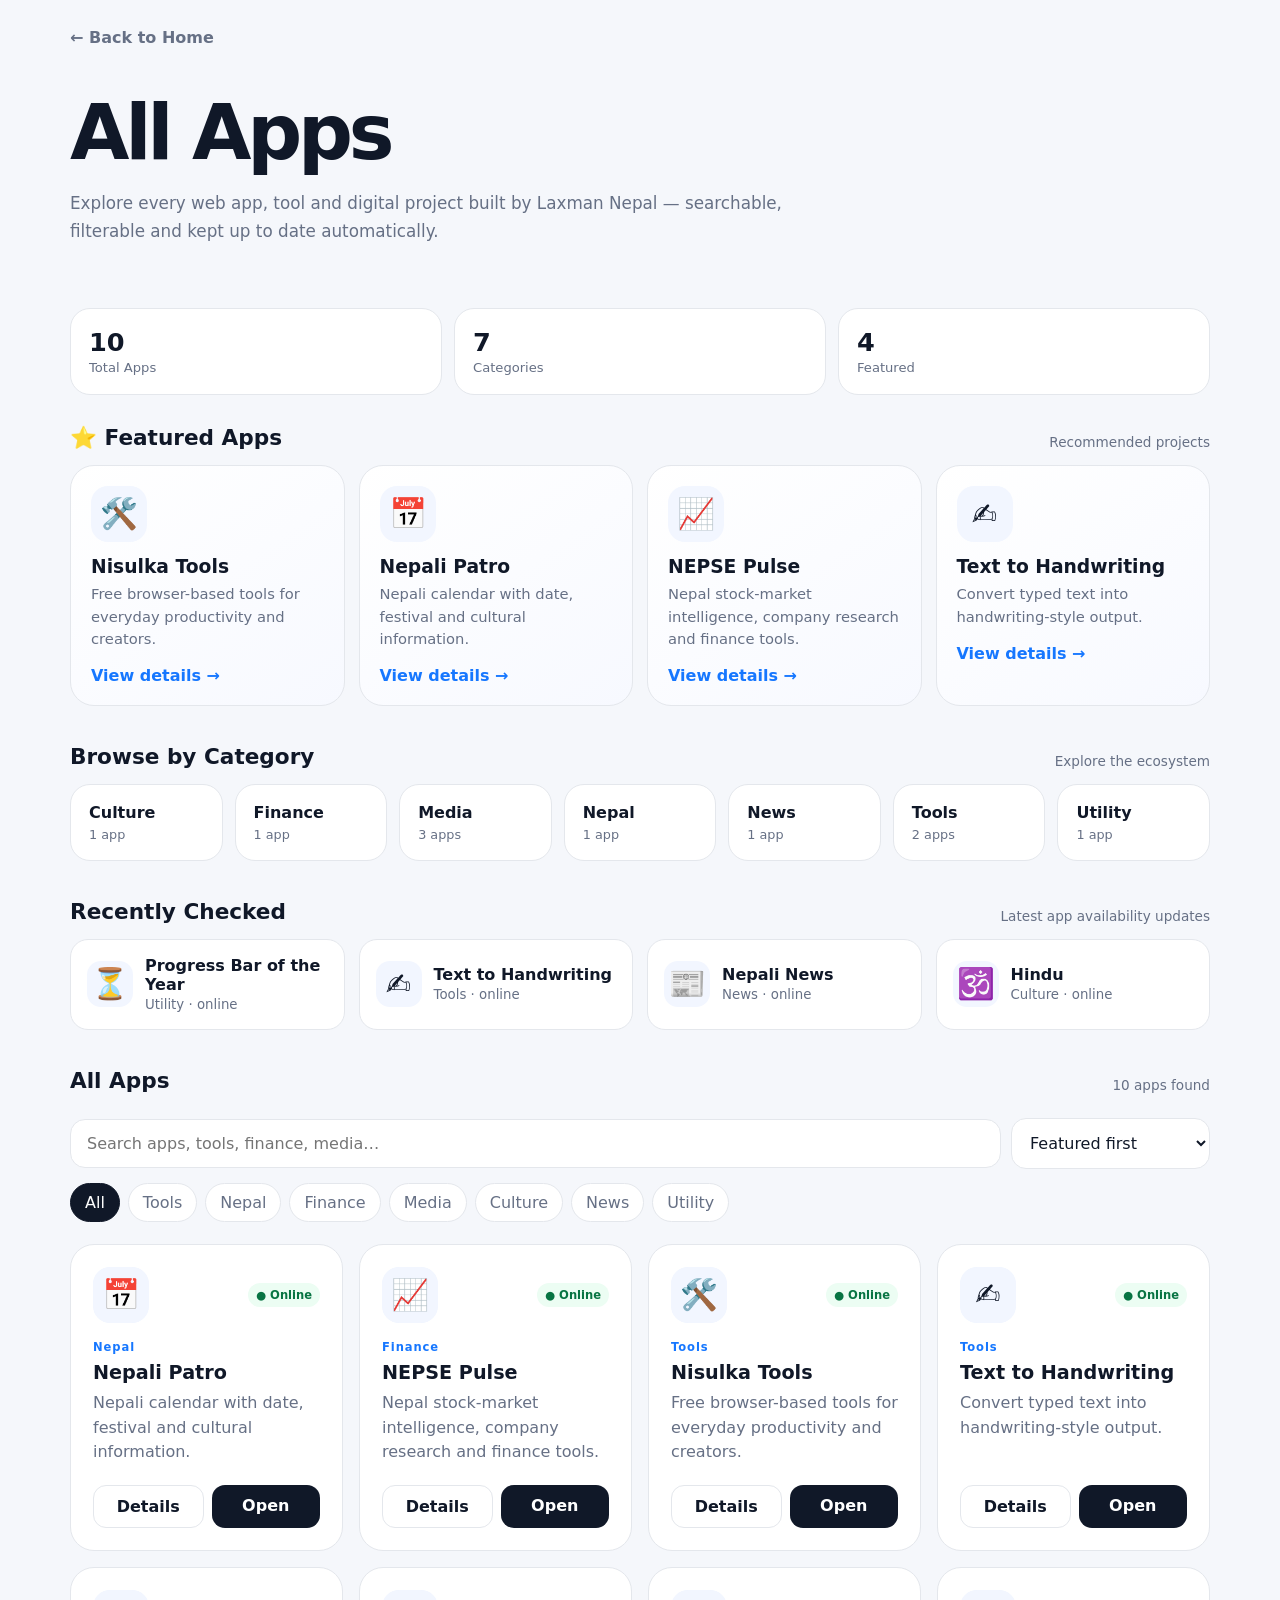
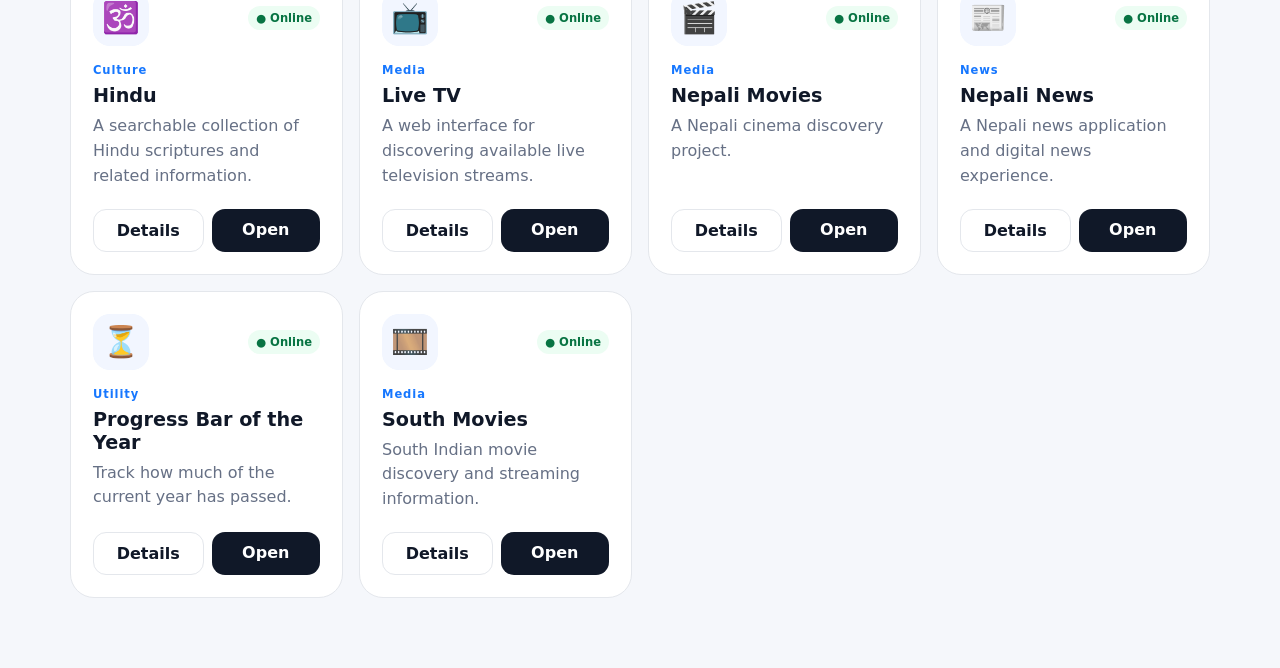
==== commit 558dafb9: "Sync source site to Apps" ====
--- a/apps/index.html
+++ b/apps/index.html
@@ -3,33 +3,14 @@
 <head>
 <meta charset="utf-8">
 <meta name="viewport" content="width=device-width,initial-scale=1">
-<meta name="description" content="Explore all apps and digital projects from Laxman Nepal. Search, filter and discover useful tools in one place.">
-<meta name="robots" content="index,follow">
-<meta name="theme-color" content="#2563eb">
-<link rel="canonical" href="https://apps.laxmannepal.com.np/Apps/">
-<meta property="og:title" content="All Apps & Tools — Laxman Nepal">
-<meta property="og:description" content="Explore all apps, tools and digital projects built by Laxman Nepal.">
-<meta property="og:type" content="website">
-<meta property="og:url" content="https://apps.laxmannepal.com.np/Apps/">
-<title>All Apps & Tools — Laxman Nepal</title>
+<title>All Apps — Laxman Nepal</title>
+<meta name="description" content="Explore all web apps, tools and digital projects built by Laxman Nepal."><meta name="robots" content="index,follow"><meta name="theme-color" content="#f5f7fb">
+<link rel="canonical" href="https://apps.laxmannepal.com.np/apps/">
+<meta property="og:title" content="All Apps — Laxman Nepal"><meta property="og:description" content="Explore web apps, tools and digital projects built by Laxman Nepal."><meta property="og:type" content="website"><meta property="og:url" content="https://apps.laxmannepal.com.np/apps/"><meta name="twitter:card" content="summary"><meta name="twitter:title" content="All Apps — Laxman Nepal"><meta name="twitter:description" content="Explore web apps, tools and digital projects built by Laxman Nepal."><script type="application/ld+json">{"@context":"https://schema.org","@type":"CollectionPage","name":"All Apps — Laxman Nepal","description":"Directory of web apps, tools and digital projects built by Laxman Nepal.","url":"https://apps.laxmannepal.com.np/apps/","mainEntity":{"@type":"ItemList","name":"Laxman Nepal Apps","numberOfItems":0}}</script>
 <style>
-:root{--bg:#f7f8fc;--card:#fff;--text:#111827;--muted:#667085;--line:#e6e8ee;--blue:#2563eb;--soft:#eff6ff;--nav:#fffffff2}*{box-sizing:border-box}html{scroll-behavior:smooth}body{margin:0;font-family:Inter,system-ui,-apple-system,BlinkMacSystemFont,"Segoe UI",sans-serif;background:var(--bg);color:var(--text)}a{text-decoration:none;color:inherit}.nav{position:sticky;top:0;z-index:50;height:70px;background:var(--nav);backdrop-filter:blur(16px);border-bottom:1px solid var(--line);display:flex;align-items:center;justify-content:space-between;padding:0 max(20px,calc((100% - 1180px)/2))}.brand{font-weight:900;font-size:20px;letter-spacing:-.7px}.brand b{color:var(--blue)}.navlinks{display:flex;gap:22px;color:var(--muted);font-size:14px}.navlinks a:hover{color:var(--blue)}#theme{border:1px solid var(--line);background:var(--card);border-radius:11px;padding:8px 10px;cursor:pointer;color:var(--text)}main{max-width:1180px;margin:auto;padding:0 20px 70px}.hero{text-align:center;padding:82px 0 55px}.kicker{color:var(--blue);font-weight:800;font-size:11px;letter-spacing:1.4px}.hero h1{font-size:clamp(48px,8vw,86px);line-height:.95;letter-spacing:-4px;margin:18px 0}.hero h1 span{color:var(--blue)}.hero p{max-width:680px;margin:auto;color:var(--muted);font-size:18px;line-height:1.65}.searchbar{max-width:760px;margin:30px auto 15px;display:flex;align-items:center;gap:10px;padding:0 18px;background:var(--card);border:1px solid var(--line);border-radius:18px;box-shadow:0 15px 45px #1f293712}.searchbar input{width:100%;border:0;outline:0;padding:18px 0;background:transparent;color:var(--text);font:inherit}.chips{display:flex;justify-content:center;gap:8px;flex-wrap:wrap}.chip,.filter{border:1px solid var(--line);background:var(--card);border-radius:999px;padding:9px 13px;color:var(--muted);font-size:13px;cursor:pointer}.chip:hover,.filter:hover{border-color:var(--blue);color:var(--blue)}.section{padding:28px 0}.head{display:flex;justify-content:space-between;align-items:end;gap:15px;margin-bottom:18px}.head h2{margin:5px 0 0;font-size:30px;letter-spacing:-1px}.head span{color:var(--muted);font-size:13px}.stats{display:grid;grid-template-columns:repeat(3,1fr);gap:12px;margin-bottom:35px}.stat{background:var(--card);border:1px solid var(--line);border-radius:18px;padding:18px}.stat b{display:block;font-size:27px}.stat span{color:var(--muted);font-size:13px}.grid{display:grid;grid-template-columns:repeat(4,1fr);gap:14px}.card{background:var(--card);border:1px solid var(--line);border-radius:18px;padding:20px;min-height:245px;display:flex;flex-direction:column;transition:.2s}.card:hover{transform:translateY(-3px);border-color:var(--blue);box-shadow:0 16px 35px #2563eb12}.top{display:flex;justify-content:space-between;align-items:center;gap:10px}.app-logo{width:56px;height:56px;border-radius:17px;display:grid;place-items:center;overflow:hidden;background:var(--soft)}.app-logo img{width:100%;height:100%;object-fit:contain;padding:9px}.app-logo .fallback{font-size:28px}.status{font-size:11px;font-weight:800;padding:5px 8px;border-radius:999px;background:#ecfdf3;color:#087443}.status.offline{background:#fef3f2;color:#b42318}.status.unknown{background:#f2f4f7;color:#475467}.category{margin-top:16px;color:var(--blue);font-size:11px;font-weight:800;letter-spacing:1px}.card h3{font-size:17px;margin:7px 0}.card p{color:var(--muted);font-size:13px;line-height:1.55;margin:0;flex:1}.actions{display:flex;gap:8px;margin-top:18px}.actions a{flex:1;text-align:center;padding:10px;border-radius:11px;font-size:13px;font-weight:750}.open{background:var(--text);color:#fff}.details{border:1px solid var(--line);background:var(--card)}.featured-grid{display:grid;grid-template-columns:repeat(4,1fr);gap:14px}.featured-card{background:linear-gradient(145deg,#fff,#f7f9ff);border:1px solid var(--line);border-radius:20px;padding:20px}.featured-card h3{margin:13px 0 6px}.featured-card p{margin:0;color:var(--muted);font-size:13px;line-height:1.5}.arrow{display:block;color:var(--blue);font-weight:800;font-size:13px;margin-top:15px}.category-grid{display:grid;grid-template-columns:repeat(5,1fr);gap:12px}.category-card{border:1px solid var(--line);background:var(--card);border-radius:16px;padding:18px;text-align:left;cursor:pointer;color:var(--text)}.category-card:hover{border-color:var(--blue);transform:translateY(-2px)}.category-card b{display:block}.category-card span{display:block;color:var(--muted);font-size:12px;margin-top:5px}.toolbar{display:flex;gap:10px;margin-bottom:14px}.toolbar input,.toolbar select{border:1px solid var(--line);border-radius:13px;background:var(--card);color:var(--text);padding:13px 14px;font:inherit;outline:0}.toolbar input{flex:1}.filters{display:flex;gap:8px;flex-wrap:wrap;margin-bottom:20px}.filter.active{background:var(--blue);border-color:var(--blue);color:#fff}.empty{grid-column:1/-1;padding:45px;text-align:center;background:var(--card);border:1px dashed var(--line);border-radius:18px;color:var(--muted)}footer{border-top:1px solid var(--line);background:var(--card);padding:35px max(20px,calc((100% - 1180px)/2));color:var(--muted);font-size:13px;display:flex;justify-content:space-between;gap:15px;flex-wrap:wrap}.search-results{max-width:760px;margin:-5px auto 0;position:relative;z-index:20}.result{display:block;padding:12px 16px;background:var(--card);border:1px solid var(--line);border-top:0}.result small{color:var(--muted);margin-left:8px}@media(max-width:850px){.navlinks{display:none}.grid,.featured-grid{grid-template-columns:repeat(2,1fr)}.category-grid{grid-template-columns:repeat(3,1fr)}}@media(max-width:600px){main{padding:0 15px 50px}.hero{padding:62px 0 42px}.hero h1{letter-spacing:-3px}.stats{grid-template-columns:1fr}.grid,.featured-grid,.category-grid{grid-template-columns:1fr}.toolbar{display:grid;grid-template-columns:1fr}.toolbar input,.toolbar select{width:100%}.head{align-items:start;flex-direction:column}}
-body.dark{--bg:#0b1020;--card:#121a2d;--text:#f8fafc;--muted:#a6b0c3;--line:#24304a;--blue:#60a5fa;--soft:#111d35;--nav:#0b1020ee}
+:root{--bg:#f5f7fb;--card:#fff;--text:#101828;--muted:#667085;--line:#e4e7ec;--blue:#1677ff}*{box-sizing:border-box}body{margin:0;font-family:Inter,system-ui,-apple-system,BlinkMacSystemFont,"Segoe UI",sans-serif;background:var(--bg);color:var(--text)}main{max-width:1180px;margin:auto;padding:28px 20px 70px}.back{color:var(--muted);text-decoration:none;font-weight:650}.hero{padding:48px 0 24px}h1{font-size:clamp(2.5rem,7vw,4.8rem);letter-spacing:-.055em;line-height:1;margin:0 0 16px}.hero p{max-width:720px;color:var(--muted);font-size:1.05rem;line-height:1.7}.stats{display:grid;grid-template-columns:repeat(3,1fr);gap:12px;margin:22px 0 30px}.stat{background:var(--card);border:1px solid var(--line);border-radius:20px;padding:18px}.stat b{display:block;font-size:1.6rem}.stat span{font-size:.82rem;color:var(--muted)}.featured{margin:30px 0 38px}.section-title{display:flex;align-items:end;justify-content:space-between;gap:12px;margin-bottom:15px}.section-title h2{margin:0;font-size:1.35rem}.section-title span{color:var(--muted);font-size:.85rem}.featured-grid{display:grid;grid-template-columns:repeat(auto-fit,minmax(250px,1fr));gap:14px}.featured-card{display:block;text-decoration:none;color:inherit;background:linear-gradient(145deg,#fff,#f7f9ff);border:1px solid var(--line);border-radius:24px;padding:20px}.featured-card h3{margin:14px 0 6px}.featured-card p{margin:0;color:var(--muted);line-height:1.5;font-size:.92rem}.featured-card .arrow{display:inline-block;margin-top:16px;font-weight:750;color:var(--blue)}.toolbar{display:flex;gap:10px;align-items:center;flex-wrap:wrap;margin:25px 0 14px}.search{flex:1;min-width:230px;padding:14px 16px;border:1px solid var(--line);border-radius:15px;background:#fff;font:inherit;outline:none}.sort{padding:14px 38px 14px 14px;border:1px solid var(--line);border-radius:15px;background:#fff;font:inherit;color:var(--text)}.filters{display:flex;gap:8px;flex-wrap:wrap;margin-bottom:22px}.filter{border:1px solid var(--line);background:#fff;border-radius:999px;padding:9px 14px;font:inherit;cursor:pointer;color:var(--muted)}.filter.active{background:var(--text);color:#fff;border-color:var(--text)}.grid{display:grid;grid-template-columns:repeat(auto-fill,minmax(250px,1fr));gap:16px}.card{background:var(--card);border:1px solid var(--line);border-radius:24px;padding:22px;display:flex;flex-direction:column;min-height:265px;transition:transform .18s,box-shadow .18s}.card:hover{transform:translateY(-3px);box-shadow:0 18px 45px #10182812}.icon{font-size:2rem;width:56px;height:56px;display:grid;place-items:center;background:#f2f6ff;border-radius:17px;overflow:hidden}.app-logo{width:56px;height:56px;border-radius:17px;display:grid;place-items:center;overflow:hidden;background:#f2f6ff}.app-logo img{width:100%;height:100%;object-fit:contain;padding:9px}.app-logo .fallback{font-size:1.9rem}.topline{display:flex;justify-content:space-between;align-items:center;gap:8px}.category{margin-top:17px;color:var(--blue);font-size:.72rem;font-weight:800;letter-spacing:.08em}.status{font-size:.72rem;font-weight:750;padding:5px 8px;border-radius:999px;background:#ecfdf3;color:#087443}.status.offline{background:#fef3f2;color:#b42318}.status.unknown{background:#f2f4f7;color:#475467}.card h2{margin:7px 0;font-size:1.2rem}.card p{margin:0;color:var(--muted);line-height:1.55;flex:1}.actions{display:flex;gap:8px;margin-top:20px}.open,.details{flex:1;text-decoration:none;padding:11px 10px;border-radius:13px;text-align:center;font-weight:700}.open{color:#fff;background:var(--text)}.details{color:var(--text);background:#fff;border:1px solid var(--line)}.empty{grid-column:1/-1;padding:45px;text-align:center;background:#fff;border:1px dashed var(--line);border-radius:20px;color:var(--muted)}.discover{margin:38px 0 10px}.category-grid{display:grid;grid-template-columns:repeat(auto-fit,minmax(150px,1fr));gap:12px}.category-card{background:#fff;border:1px solid var(--line);border-radius:20px;padding:18px;text-align:left;cursor:pointer;font:inherit;color:var(--text)}.category-card:hover{border-color:var(--blue);transform:translateY(-2px)}.category-card b{display:block;font-size:1rem}.category-card span{display:block;color:var(--muted);font-size:.8rem;margin-top:5px}.recent{margin:38px 0}.recent-card{background:#fff;border:1px solid var(--line);border-radius:18px;padding:16px;display:flex;gap:12px;align-items:center;text-decoration:none;color:inherit}.recent-card .app-logo{flex:0 0 46px;width:46px;height:46px;border-radius:14px}.recent-card .app-logo img{padding:7px}.recent-card b{display:block}.recent-card small{color:var(--muted)}@media(max-width:600px){main{padding:22px 15px 50px}.hero{padding:35px 0 20px}.stats{grid-template-columns:repeat(3,1fr)}.stat{padding:14px}.stat b{font-size:1.25rem}.toolbar{align-items:stretch}.search,.sort{width:100%}.grid,.featured-grid{grid-template-columns:1fr}}
 </style>
 </head>
-<body>
-<header class="nav"><a class="brand" href="../">LAXMAN<b>TOOLS</b></a><nav class="navlinks"><a href="../#categories">Categories</a><a href="../#popular">Popular</a><a href="../#all">All Tools</a><a href="../#ai">AI</a><a href="./">Apps</a></nav><button id="theme" aria-label="Toggle dark mode">◐</button></header>
-<main>
-<section class="hero"><div class="kicker">LAXMAN NEPAL ECOSYSTEM</div><h1>All apps.<br><span>One place.</span></h1><p>Discover every app, utility and digital project built by Laxman Nepal. Search, filter and open the tools you need.</p><div class="searchbar">⌕ <input id="appSearch" type="search" placeholder="Search apps, tools, finance, media…" autocomplete="off" aria-label="Search apps"></div><div id="searchResults" class="search-results"></div><div class="chips"><a class="chip" href="../#all">🧰 Tools</a><a class="chip" href="../#ai">🤖 AI</a><a class="chip" href="../Apps/youtube/">▶ YouTube</a><a class="chip" href="../">← Home</a></div></section>
-<section class="stats"><div class="stat"><b id="totalApps">—</b><span>Total Apps</span></div><div class="stat"><b id="totalCategories">—</b><span>Categories</span></div><div class="stat"><b id="featuredApps">—</b><span>Featured</span></div></section>
-<section class="section" id="featuredSection" hidden><div class="head"><div><div class="kicker">START HERE</div><h2>Featured apps</h2></div><span>Recommended projects</span></div><div id="featuredGrid" class="featured-grid"></div></section>
-<section class="section"><div class="head"><div><div class="kicker">EXPLORE</div><h2>Browse by category</h2></div><span>Find what you need faster</span></div><div id="categoryGrid" class="category-grid"></div></section>
-<section class="section" id="allApps"><div class="head"><div><div class="kicker">COMPLETE DIRECTORY</div><h2>All apps</h2></div><span id="resultCount">Loading…</span></div><div class="toolbar"><input id="directorySearch" type="search" placeholder="Search the complete directory…" aria-label="Search complete directory"><select id="sortApps" aria-label="Sort apps"><option value="featured">Featured first</option><option value="newest">Recently added</option><option value="az">Name A–Z</option><option value="za">Name Z–A</option><option value="category">Category</option></select></div><div id="filters" class="filters"></div><div id="appsGrid" class="grid"><div class="empty">Loading all apps…</div></div></section>
-</main>
-<footer><span><strong>LAXMAN TOOLS</strong> · All apps and projects</span><span>© <span id="year">2026</span> Laxman Nepal</span></footer>
-<script src="../assets/apps-loader.js?v=4"></script><script src="../assets/app-visuals.js?v=2"></script>
-<script>
-(()=>{'use strict';const grid=document.getElementById('appsGrid'),featuredGrid=document.getElementById('featuredGrid'),featuredSection=document.getElementById('featuredSection'),categoryGrid=document.getElementById('categoryGrid'),directorySearch=document.getElementById('directorySearch'),heroSearch=document.getElementById('appSearch'),sort=document.getElementById('sortApps'),filters=document.getElementById('filters'),count=document.getElementById('resultCount'),searchResults=document.getElementById('searchResults');let apps=[],active='All';const esc=s=>String(s??'').replace(/[&<>"']/g,c=>({'&':'&amp;','<':'&lt;','>':'&gt;','"':'&quot;',"'":'&#39;'}[c]));const status=a=>a.status==='online'?'<span class="status">● Online</span>':a.status==='offline'?'<span class="status offline">● Offline</span>':'<span class="status unknown">● Unknown</span>';const visual=a=>window.LaxmanAppVisuals&&window.LaxmanAppVisuals.markup?window.LaxmanAppVisuals.markup(a,'app-logo','56'):'<div class="fallback">🧰</div>';const card=a=>'<article class="card"><div class="top"><div class="app-logo">'+visual(a)+'</div>'+status(a)+'</div><div class="category">'+esc(a.category||'APP')+'</div><h3>'+esc(a.name)+'</h3><p>'+esc(a.description||'Useful Laxman Nepal app or tool.')+'</p><div class="actions"><a class="details" href="./app.html?id='+encodeURIComponent(a.id)+'">Details</a><a class="open" href="'+esc(a.url||'#')+'">Open</a></div></article>';function renderFeatured(){const x=apps.filter(a=>a.featured).slice(0,4);featuredSection.hidden=!x.length;featuredGrid.innerHTML=x.map(a=>'<a class="featured-card" href="./app.html?id='+encodeURIComponent(a.id)+'">'+visual(a)+'<h3>'+esc(a.name)+'</h3><p>'+esc(a.description||'')+'</p><span class="arrow">View details →</span></a>').join('')}function renderCategories(){const cats=[...new Set(apps.map(a=>a.category).filter(Boolean))].sort();categoryGrid.innerHTML=cats.map(c=>'<button class="category-card" data-cat="'+esc(c)+'"><b>'+esc(c)+'</b><span>'+apps.filter(a=>a.category===c).length+' app'+(apps.filter(a=>a.category===c).length===1?'':'s')+'</span></button>').join('');categoryGrid.querySelectorAll('[data-cat]').forEach(b=>b.onclick=()=>{active=b.dataset.cat;directorySearch.value='';buildFilters();render();document.getElementById('allApps').scrollIntoView({behavior:'smooth'})})}function buildFilters(){const cats=['All',...new Set(apps.map(a=>a.category).filter(Boolean))];filters.innerHTML=cats.map(c=>'<button type="button" class="filter '+(c===active?'active':'')+'" data-category="'+esc(c)+'">'+esc(c)+'</button>').join('');filters.querySelectorAll('button').forEach(b=>b.onclick=()=>{active=b.dataset.category;buildFilters();render()})}function render(){const q=directorySearch.value.trim().toLowerCase();let list=apps.filter(a=>(active==='All'||a.category===active)&&(!q||[a.name,a.description,a.category,...(a.keywords||[])].join(' ').toLowerCase().includes(q)));const m=sort.value;list.sort((a,b)=>m==='az'?a.name.localeCompare(b.name):m==='za'?b.name.localeCompare(a.name):m==='newest'?new Date(b.addedAt||0)-new Date(a.addedAt||0):m==='category'?(a.category||'').localeCompare(b.category||'')||a.name.localeCompare(b.name):Number(b.featured)-Number(a.featured)||a.name.localeCompare(b.name));count.textContent=list.length+' app'+(list.length===1?'':'s')+' found';grid.innerHTML=list.length?list.map(card).join(''):'<div class="empty">No apps found. Try another search or category.</div>'}function heroSearchUpdate(){const q=heroSearch.value.trim().toLowerCase();if(!q){searchResults.innerHTML='';return}const x=apps.filter(a=>[a.name,a.description,a.category,...(a.keywords||[])].join(' ').toLowerCase().includes(q)).slice(0,7);searchResults.innerHTML=x.map(a=>'<a class="result" href="'+esc(a.url||'#')+'">'+esc(a.name)+' <small>'+esc(a.category||'App')+'</small></a>').join('')}async function init(){try{const data=await window.LaxmanApps.load();apps=Array.isArray(data.apps)?data.apps:[]}catch(e){apps=[]}document.getElementById('totalApps').textContent=apps.length;document.getElementById('totalCategories').textContent=new Set(apps.map(a=>a.category).filter(Boolean)).size;document.getElementById('featuredApps').textContent=apps.filter(a=>a.featured).length;renderFeatured();renderCategories();buildFilters();render()}directorySearch.oninput=render;sort.onchange=render;heroSearch.oninput=heroSearchUpdate;document.getElementById('theme').onclick=()=>document.body.classList.toggle('dark');document.getElementById('year').textContent=new Date().getFullYear();init();})();
-</script>
-</body>
-</html>
+<body><main><a class="back" href="../">← Back to Home</a><section class="hero"><h1>All Apps</h1><p>Explore every web app, tool and digital project built by Laxman Nepal — searchable, filterable and kept up to date automatically.</p></section><section class="stats" aria-label="Directory statistics"><div class="stat"><b id="totalApps">—</b><span>Total Apps</span></div><div class="stat"><b id="totalCategories">—</b><span>Categories</span></div><div class="stat"><b id="featuredApps">—</b><span>Featured</span></div></section><section class="featured" id="featuredSection" hidden><div class="section-title"><h2>⭐ Featured Apps</h2><span>Recommended projects</span></div><div id="featuredGrid" class="featured-grid"></div></section><section class="discover" id="discoverSection"><div class="section-title"><h2>Browse by Category</h2><span>Explore the ecosystem</span></div><div id="categoryGrid" class="category-grid"></div></section><section class="recent" id="recentSection"><div class="section-title"><h2>Recently Checked</h2><span>Latest app availability updates</span></div><div id="recentGrid" class="featured-grid"></div></section><section aria-labelledby="allAppsTitle"><div class="section-title"><h2 id="allAppsTitle">All Apps</h2><span id="resultCount">Loading…</span></div><div class="toolbar"><input id="appSearch" class="search" type="search" placeholder="Search apps, tools, finance, media…" aria-label="Search apps" autocomplete="off"><select id="sortApps" class="sort" aria-label="Sort apps"><option value="featured">Featured first</option><option value="newest">Recently added</option><option value="az">Name A–Z</option><option value="za">Name Z–A</option><option value="category">Category</option></select></div><div id="filters" class="filters" aria-label="App categories"></div><section id="appsGrid" class="grid"><div class="empty">Loading all apps…</div></section></section></main><script src="../assets/apps-loader.js?v=3"></script><script src="../assets/app-visuals.js?v=1"></script><script>
+(()=>{'use strict';const grid=document.getElementById('appsGrid'),featuredGrid=document.getElementById('featuredGrid'),featuredSection=document.getElementById('featuredSection'),categoryGrid=document.getElementById('categoryGrid'),recentGrid=document.getElementById('recentGrid'),search=document.getElementById('appSearch'),sort=document.getElementById('sortApps'),filters=document.getElementById('filters'),count=document.getElementById('resultCount');let apps=[],active='All';const esc=s=>String(s??'').replace(/[&<>"']/g,c=>({'&':'&amp;','<':'&lt;','>':'&gt;','"':'&quot;',"'":'&#39;'}[c]));const status=a=>a.status==='online'?'<span class="status">● Online</span>':a.status==='offline'?'<span class="status offline">● Offline</span>':'<span class="status unknown">● Unknown</span>';const card=a=>'<article class="card"><div class="topline"><div class="icon">'+window.LaxmanAppVisuals.markup(a,'app-logo','56')+'</div>'+status(a)+'</div><div class="category">'+esc(a.category||'APP')+'</div><h2>'+esc(a.name)+'</h2><p>'+esc(a.description||'')+'</p><div class="actions"><a class="details" href="./app.html?id='+encodeURIComponent(a.id)+'">Details</a><a class="open" href="'+esc(a.url)+'">Open</a></div></article>';function renderDiscovery(){const cats=[...new Set(apps.map(a=>a.category).filter(Boolean))].sort();categoryGrid.innerHTML=cats.map(cat=>{const n=apps.filter(a=>a.category===cat).length;return '<button class="category-card" type="button" data-cat="'+esc(cat)+'"><b>'+esc(cat)+'</b><span>'+n+' app'+(n===1?'':'s')+'</span></button>'}).join('');categoryGrid.querySelectorAll('[data-cat]').forEach(b=>b.addEventListener('click',()=>{active=b.dataset.cat;search.value='';buildFilters();render();document.getElementById('allAppsTitle').scrollIntoView({behavior:'smooth',block:'start'})}));const recent=[...apps].sort((a,b)=>new Date(b.lastChecked||0)-new Date(a.lastChecked||0)).slice(0,4);recentGrid.innerHTML=recent.map(a=>'<a class="recent-card" href="./app.html?id='+encodeURIComponent(a.id)+'">'+window.LaxmanAppVisuals.markup(a,'app-logo','46')+'<span><b>'+esc(a.name)+'</b><small>'+esc(a.category||'App')+' · '+(a.status||'unknown')+'</small></span></a>').join('')}function renderFeatured(){const featured=apps.filter(a=>a.featured).slice(0,4);featuredSection.hidden=!featured.length;featuredGrid.innerHTML=featured.map(a=>'<a class="featured-card" href="./app.html?id='+encodeURIComponent(a.id)+'">'+window.LaxmanAppVisuals.markup(a,'app-logo','56')+'<h3>'+esc(a.name)+'</h3><p>'+esc(a.description||'')+'</p><span class="arrow">View details →</span></a>').join('')}function render(){const q=search.value.trim().toLowerCase();let visible=apps.filter(a=>{const hay=[a.name,a.description,a.category,...(a.keywords||[])].join(' ').toLowerCase();return(active==='All'||a.category===active)&&(!q||hay.includes(q))});const mode=sort.value;visible.sort((a,b)=>mode==='az'?a.name.localeCompare(b.name):mode==='za'?b.name.localeCompare(a.name):mode==='category'?(a.category||'').localeCompare(b.category||'')||a.name.localeCompare(b.name):mode==='newest'?(new Date(b.addedAt||b.lastChecked||0)-new Date(a.addedAt||a.lastChecked||0)):Number(b.featured)-Number(a.featured)||a.name.localeCompare(b.name));count.textContent=visible.length+' app'+(visible.length===1?'':'s')+' found';grid.innerHTML=visible.length?visible.map(card).join(''):'<div class="empty">No apps found. Try another search or category.</div>';history.replaceState(null,'',buildUrl())}function buildUrl(){const p=new URLSearchParams();if(search.value.trim())p.set('q',search.value.trim());if(active!=='All')p.set('category',active);if(sort.value!=='featured')p.set('sort',sort.value);const s=p.toString();return location.pathname+(s?'?'+s:'')}function buildFilters(){const cats=['All',...new Set(apps.map(a=>a.category).filter(Boolean))];filters.innerHTML=cats.map(c=>'<button type="button" class="filter '+(c===active?'active':'')+'" data-category="'+esc(c)+'">'+esc(c)+'</button>').join('');filters.querySelectorAll('button').forEach(b=>b.addEventListener('click',()=>{active=b.dataset.category;buildFilters();render()}))}function readUrl(){const p=new URLSearchParams(location.search);search.value=p.get('q')||'';sort.value=['featured','newest','az','za','category'].includes(p.get('sort'))?p.get('sort'):'featured';active=p.get('category')||'All'}async function init(){try{const data=await window.LaxmanApps.load();apps=Array.isArray(data.apps)?data.apps:[]}catch(e){apps=[]}document.getElementById('totalApps').textContent=apps.length;document.getElementById('totalCategories').textContent=new Set(apps.map(a=>a.category).filter(Boolean)).size;document.getElementById('featuredApps').textContent=apps.filter(a=>a.featured).length;readUrl();if(!apps.some(a=>a.category===active)&&active!=='All')active='All';buildFilters();renderDiscovery();renderFeatured();render()}search.addEventListener('input',render);sort.addEventListener('change',render);init();})();
+</script></body></html>
